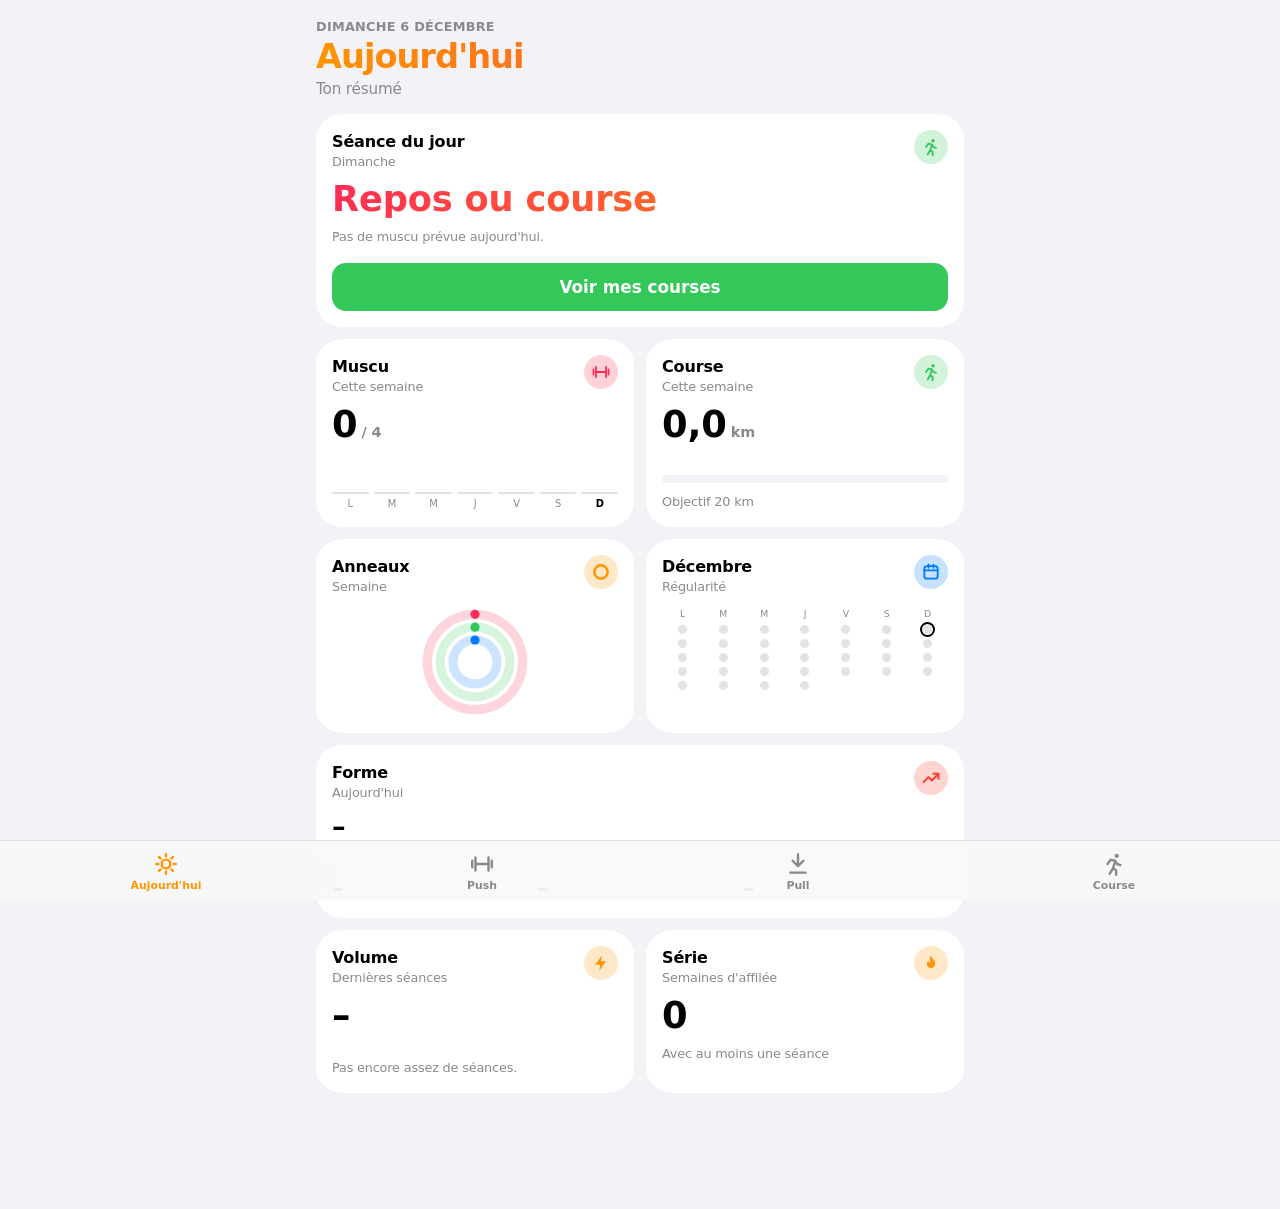
==== carnet-muscu/index.html @ 19b048a9 "Retire le widget carte de l'écran Aujourd'hui Co-Authored-By: Claude Sonnet 5.5 <noreply@anthropic.c" ====
<!doctype html>
<html lang="fr">
<head>
<meta charset="utf-8">
<meta name="viewport" content="width=device-width,initial-scale=1,maximum-scale=1,user-scalable=no,viewport-fit=cover">
<title>Carnet Push Pull</title>
<meta name="theme-color" content="#f2f2f7" media="(prefers-color-scheme: light)">
<meta name="theme-color" content="#000000" media="(prefers-color-scheme: dark)">
<meta name="apple-mobile-web-app-capable" content="yes">
<meta name="mobile-web-app-capable" content="yes">
<meta name="apple-mobile-web-app-title" content="Carnet">
<meta name="apple-mobile-web-app-status-bar-style" content="default">
<link rel="manifest" href="manifest.json">
<link rel="apple-touch-icon" href="icons/icon-180.png">
<link rel="icon" href="icons/icon-192.png">
<link rel="stylesheet" href="run.css">

<style>
:root{
  --bg:#eef0f2; --surface:#ffffff; --ink:#1b2129; --muted:#5d6874; --line:#d6dbe0;
  --plate:#c8372d; --plate-soft:#f6dedb; --done:#2f7a4f; --scrim:rgba(10,12,15,.88);
  --display:"Barlow Condensed","Arial Narrow",sans-serif;
  --body:"Archivo",system-ui,-apple-system,sans-serif;
  --mono:"JetBrains Mono",ui-monospace,monospace;
  color-scheme:light;
}
@media (prefers-color-scheme:dark){:root{
  --bg:#13171c; --surface:#1d232a; --ink:#e8ecf0; --muted:#97a3ae; --line:#2e3740;
  --plate:#ec5a4d; --plate-soft:#3a2120; --done:#5cc48a; --scrim:rgba(0,0,0,.9); color-scheme:dark}}
*{box-sizing:border-box}
html{-webkit-text-size-adjust:100%;touch-action:manipulation}
body,button,input,label{touch-action:manipulation}
input{font-size:16px!important}
body{margin:0;background:var(--bg);color:var(--ink);font-family:var(--body);font-size:15px;line-height:1.45;padding-top:env(safe-area-inset-top,0px);padding-bottom:env(safe-area-inset-bottom,0px)}
img{max-width:100%}
[hidden]{display:none!important}
.wrap{max-width:680px;margin:0 auto;padding-inline:16px;padding-block:16px 48px;display:flex;flex-direction:column;gap:18px}
header h1{font-family:var(--display);font-weight:800;font-size:2.4rem;line-height:1;margin:0;text-transform:uppercase;letter-spacing:.01em}
header p{margin:6px 0 0;color:var(--muted);font-size:.85rem}
.tabs{display:grid;grid-template-columns:1fr 1fr 1fr;gap:8px;position:sticky;top:env(safe-area-inset-top,0px);background:var(--bg);padding-block:8px;z-index:2}
.tab{font-family:var(--display);font-weight:800;font-size:1.25rem;text-transform:uppercase;letter-spacing:.04em;padding:10px 12px;border:2px solid var(--line);background:var(--surface);color:var(--ink);border-radius:10px;cursor:pointer;text-align:left;display:flex;flex-direction:column;gap:2px}
.tab small{font-family:var(--body);font-weight:500;font-size:.75rem;letter-spacing:0;text-transform:none;color:var(--muted)}
.tab[aria-selected="true"]{border-color:var(--plate);box-shadow:inset 0 0 0 1px var(--plate)}
button:focus-visible,input:focus-visible,label:focus-within{outline:3px solid var(--plate);outline-offset:2px}
.progress{display:flex;justify-content:space-between;align-items:center;font-size:.85rem;color:var(--muted)}
.btn{font:600 .8rem var(--body);color:var(--muted);background:none;border:1px solid var(--line);border-radius:8px;padding:6px 10px;cursor:pointer}
.list{display:flex;flex-direction:column;gap:12px;list-style:none;margin:0;padding:0}
.ex{background:var(--surface);border:1px solid var(--line);border-radius:12px;padding:12px;display:grid;grid-template-columns:76px 1fr auto;gap:10px 12px;align-items:start}
.ex.complete{border-color:var(--done)}
.thumb{width:76px;height:76px;border-radius:10px;overflow:hidden;border:1px solid var(--line);background:var(--bg);display:grid;place-items:center;padding:0;cursor:pointer}
.thumb img{width:100%;height:100%;object-fit:cover;display:block}
.info{min-width:0}
.ex h2{font-family:var(--display);font-weight:600;font-size:1.3rem;line-height:1.1;margin:0;text-wrap:balance}
.scheme{font-family:var(--mono);font-size:.8rem;margin-top:4px}
.note{color:var(--muted);font-size:.8rem;margin-top:3px}
.load{text-align:right;min-width:78px;background:none;border:0;padding:4px;border-radius:8px;cursor:pointer;color:inherit}
.load .kg{font-family:var(--display);font-weight:800;font-size:1.9rem;line-height:1;color:var(--plate);font-variant-numeric:tabular-nums}
.load .kg.empty{color:var(--muted)}
.load .unit{font-size:.7rem;color:var(--muted);text-transform:uppercase;letter-spacing:.06em;max-width:110px;margin-left:auto}
.load .edit{font-size:.68rem;color:var(--plate);margin-top:2px}
.editor{grid-column:1/-1;display:flex;flex-wrap:wrap;gap:8px;align-items:end;background:var(--bg);border-radius:10px;padding:10px}
.editor label{display:flex;flex-direction:column;gap:3px;font-size:.72rem;color:var(--muted);text-transform:uppercase;letter-spacing:.05em}
.editor input{font:600 1rem var(--mono);color:var(--ink);background:var(--surface);border:1px solid var(--line);border-radius:8px;padding:8px;width:110px}
.editor input.wide{width:150px}
.save{font:600 .85rem var(--body);background:var(--plate);color:#fff;border:0;border-radius:8px;padding:9px 14px;cursor:pointer}
.foot{grid-column:1/-1;display:flex;flex-wrap:wrap;gap:6px;align-items:center}
.sets{display:flex;gap:6px;flex-wrap:wrap}
.set{width:38px;height:38px;border-radius:50%;border:2px solid var(--line);background:var(--bg);color:var(--muted);font:600 .8rem var(--mono);cursor:pointer;display:grid;place-items:center}
.set[aria-pressed="true"]{background:var(--done);border-color:var(--done);color:var(--surface)}
.feel{grid-column:1/-1;display:flex;flex-direction:column;gap:6px;border-top:1px solid var(--line);padding-top:10px}
.feel-q{font-size:.75rem;color:var(--muted);text-transform:uppercase;letter-spacing:.05em}
.feel-btns{display:grid;grid-template-columns:repeat(3,1fr);gap:6px}
.fb{font:600 .85rem var(--body);border-radius:8px;padding:8px 4px;cursor:pointer;border:1px solid var(--line);background:var(--bg);color:var(--ink);display:flex;flex-direction:column;align-items:center;gap:1px}
.fb small{font-weight:500;font-size:.68rem;color:var(--muted)}
.fb:disabled{opacity:.45;cursor:not-allowed}
.fb[aria-pressed="true"]{border-color:var(--ink);background:var(--surface);box-shadow:inset 0 0 0 1px var(--ink)}
.fb.f-easy[aria-pressed="true"]{border-color:var(--done);box-shadow:inset 0 0 0 1px var(--done)}
.fb.f-hard[aria-pressed="true"]{border-color:var(--plate);box-shadow:inset 0 0 0 1px var(--plate)}
.last{font-size:.75rem;color:var(--muted)}
.finish{font:800 1.15rem var(--display);text-transform:uppercase;letter-spacing:.04em;background:var(--plate);color:#fff;border:0;border-radius:10px;padding:14px;cursor:pointer;width:100%}
.finish-note{font-size:.8rem;color:var(--muted);text-align:center;margin:-8px 0 0}
.confirm{display:flex;flex-direction:column;gap:8px;background:var(--surface);border:1px solid var(--plate);border-radius:10px;padding:12px}
.confirm-row{display:grid;grid-template-columns:1fr 1fr;gap:8px}
.gym{display:flex;flex-direction:column;gap:18px}
.lightbox{position:fixed;inset:0;background:var(--scrim);display:flex;flex-direction:column;align-items:center;justify-content:center;gap:12px;padding:calc(16px + env(safe-area-inset-top,0px)) 16px calc(16px + env(safe-area-inset-bottom,0px));z-index:10}
.lightbox img{max-width:100%;max-height:72vh;border-radius:10px;object-fit:contain;background:#fff}
.lightbox p{color:#fff;font-family:var(--display);font-size:1.3rem;margin:0;text-align:center}
.lb-actions{display:flex;gap:8px;flex-wrap:wrap;justify-content:center}
.lb-actions button,.lb-actions label{font:600 .85rem var(--body);background:#fff;color:#1b2129;border:0;border-radius:8px;padding:9px 14px;cursor:pointer}
.vh{position:absolute;width:1px;height:1px;overflow:hidden;clip:rect(0 0 0 0)}
footer{color:var(--muted);font-size:.78rem}
@media (max-width:420px){.ex{grid-template-columns:64px 1fr auto}.thumb{width:64px;height:64px}}
@media (prefers-reduced-motion:no-preference){.set,.ex{transition:background .15s,border-color .15s}}
</style>
<link rel="stylesheet" href="apple.css">
</head>
<body>
<div class="wrap">
  <header class="large">
    <p class="eyebrow" id="today"></p>
    <h1 id="ttl">Push</h1>
    <p class="sub" id="sub">Lundi · Jeudi</p>
  </header>

  <nav class="tabs" role="tablist">
    <button class="tab" role="tab" data-s="today"><svg viewBox="0 0 24 24" aria-hidden="true"><circle cx="12" cy="12" r="4" fill="none" stroke="currentColor" stroke-width="2.2"/><path d="M12 3v2M12 19v2M3 12h2M19 12h2M5.6 5.6l1.4 1.4M17 17l1.4 1.4M5.6 18.4L7 17M17 7l1.4-1.4" stroke="currentColor" stroke-width="2.2" stroke-linecap="round"/></svg><span>Aujourd'hui</span></button>
    <button class="tab" role="tab" data-s="push"><svg viewBox="0 0 24 24" aria-hidden="true"><path d="M3 9v6M6 6v12M18 6v12M21 9v6M6 12h12" fill="none" stroke="currentColor" stroke-width="2.2" stroke-linecap="round"/></svg><span>Push</span></button>
    <button class="tab" role="tab" data-s="pull"><svg viewBox="0 0 24 24" aria-hidden="true"><path d="M12 3v11M7 9l5 5 5-5M5 20h14" fill="none" stroke="currentColor" stroke-width="2.2" stroke-linecap="round" stroke-linejoin="round"/></svg><span>Pull</span></button>
    <button class="tab" role="tab" data-s="run"><svg viewBox="0 0 24 24" aria-hidden="true"><circle cx="14.5" cy="4.5" r="2" fill="currentColor"/><path d="M8 21l3-5 3 2v4M6 12l3-4 4 1 2 3 3 1M11 16l2-6" fill="none" stroke="currentColor" stroke-width="2.2" stroke-linecap="round" stroke-linejoin="round"/></svg><span>Course</span></button>
  </nav>

  <section id="run-view" hidden></section>
  <section id="today-view" hidden></section>

  <div id="gym-view" class="gym">
  <div class="progress"><span id="count"></span><button class="btn" id="reset" type="button">Remettre les séries à zéro</button></div>

  <ul class="list" id="list"></ul>
  <div id="prog" hidden></div>

  <button class="finish" type="button" id="finish">Terminer la séance</button>
  <div class="confirm" id="confirm" hidden>
    <div id="confirm-txt"></div>
    <div class="confirm-row"><button class="save" type="button" id="confirm-yes">Valider</button><button class="btn" type="button" id="confirm-no">Retour</button></div>
  </div>
  <p class="finish-note" id="finish-note"></p>
  <button class="btn jr-btn" type="button" id="jr-btn">Journal, courbes et calendrier</button>
  <div class="journal" id="journal" hidden></div>
  <div class="backup" id="backup">
    <button class="btn pg-open" type="button" id="pg-open">Modifier le programme</button>
    <button class="btn" type="button" id="bk-out">Sauvegarder mes données</button>
    <label class="btn">Restaurer<input class="vh" type="file" accept=".json,application/json" id="bk-in"></label>
    <p class="muted" id="bk-msg"></p>
  </div>
  </div>

  <footer id="gym-foot">Les poids sont le total sur la machine ou la barre, sauf mention « / côté » ou « / haltère ». Tes données restent sur ce téléphone.</footer>
</div>

<div class="timer" id="timer" hidden role="timer" aria-live="polite">
  <svg class="t-ring" viewBox="0 0 44 44" aria-hidden="true"><circle cx="22" cy="22" r="19" class="t-bg"/><circle cx="22" cy="22" r="19" class="t-fg" id="t-fg"/></svg>
  <div class="t-main"><div class="t-time" id="t-time">0:00</div><div class="t-lbl" id="t-lbl">Repos</div></div>
  <button type="button" class="t-btn" id="t-minus" aria-label="Retirer 15 secondes">−15</button>
  <button type="button" class="t-btn" id="t-plus" aria-label="Ajouter 15 secondes">+15</button>
  <button type="button" class="t-btn t-skip" id="t-skip" aria-label="Arrêter le minuteur">✕</button>
</div>

<div class="lightbox" id="lb" hidden>
  <img id="lb-img" alt="">
  <p id="lb-title"></p>
  <div class="lb-actions">
    <label>Changer la photo<input class="vh" type="file" accept="image/*" id="lb-file"></label>
    <button type="button" id="lb-default" hidden>Photo d'origine</button>
    <button type="button" id="lb-close">Fermer</button>
  </div>
</div>

<script>
const EX = {
  push: [
    {id:"push-1", rest:150, n:"Développé couché à la Smith", s:3, r:"6-8 · échec", note:"Incliné ou plat · monte le poids progressivement"},
    {id:"push-2", rest:90, n:"Pec fly à la machine", s:3, r:"10", note:"Pleine amplitude"},
    {id:"push-3", rest:120, n:"Chest press prise serrée", s:3, r:"10-12 · échec", note:"Prise serrée, à plat"},
    {id:"push-6", rest:150, n:"Développé militaire à la Smith, assis", s:4, r:"8 · échec", note:"3 à 4 séries"},
    {id:"push-4", rest:75, n:"Élévation latérale unilatérale à la poulie", s:3, r:"12", note:"Charge modérée, bonne amplitude"},
    {id:"push-5", rest:90, n:"Élévation latérale aux haltères", s:3, r:"6-8 · échec", note:"Lourd, sans balancer le buste"},
    {id:"push-7", rest:90, n:"Extension triceps poulie haute, barre", s:3, r:"10-12 · échec", note:"Coudes collés aux côtes"},
    {id:"push-8", rest:75, n:"Extension triceps unilatérale à la poulie", s:3, r:"10-12 · échec", note:"Bras calé contre la barre"}
  ],
  pull: [
    {id:"pull-1", rest:150, n:"Tirage vertical, barre en V", s:3, r:"8 · échec", note:"2 min 30 de repos · vers le haut de la poitrine"},
    {id:"pull-2", rest:120, n:"Tirage horizontal prise serrée", s:3, r:"8 lourdes + 12 légères", note:"Enchaîne les deux sans pause"},
    {id:"pull-3", rest:90, n:"Tirage horizontal prise large, poignée ergo", s:3, r:"12", note:"Prise neutre, serre les omoplates"},
    {id:"pull-4", rest:120, n:"Pec fly inversé (arrière d'épaule)", s:3, r:"10", note:"2 min de repos · ouvre les bras en T"},
    {id:"pull-5", rest:90, n:"Curl marteau à la poulie, corde", s:3, r:"8 lourdes + 12 légères", note:"Coudes contre les côtes"},
    {id:"pull-6", rest:90, n:"Curl supination aux haltères, assis", s:3, r:"8-10", note:"Dos collé au dossier"},
    {id:"pull-7", rest:75, n:"Curl inversé, barre droite", s:3, r:"10", note:"Prise pronation, coudes fixes"}
  ]
};
const DEFAULT_LOADS = {
  "push-1":{kg:"20",unit:"kg / côté"}, "push-2":{kg:"",unit:"conseillé 30-35 kg"}, "push-3":{kg:"40",unit:"kg"},
  "push-4":{kg:"",unit:"conseillé 5 kg"}, "push-5":{kg:"",unit:"conseillé 8-10 kg / haltère"}, "push-6":{kg:"10",unit:"kg / côté"},
  "push-7":{kg:"30",unit:"kg"}, "push-8":{kg:"",unit:"conseillé 7-10 kg"},
  "pull-1":{kg:"60",unit:"kg"}, "pull-2":{kg:"40 / 25",unit:"kg (lourd / léger)"}, "pull-3":{kg:"",unit:"conseillé 30 kg"},
  "pull-4":{kg:"",unit:"conseillé 15-20 kg"}, "pull-5":{kg:"35 / 20",unit:"kg (lourd / léger)"},
  "pull-6":{kg:"",unit:"conseillé 10-12 kg / haltère"}, "pull-7":{kg:"15",unit:"kg"}
};
const DEF = JSON.parse(JSON.stringify(EX));
const DEFALL = [...DEF.push, ...DEF.pull];
let ALL = [...DEFALL];
const byId = id => ALL.find(e => e.id === id) || (st.custom && st.custom[id]) || {id, n:"Exercice supprimé", r:"8", s:3, rest:90, note:""};

/* ---------- stockage local ---------- */
const KEY = "carnet-pp-app-v1";
let st = {tab:null, done:{}, feel:{}, loads:null, reps:{}, log:[], prog:{}, ovr:{}, custom:{}};
try { const v = JSON.parse(localStorage.getItem(KEY)); if (v) st = Object.assign(st, v); } catch (e) {}
if (!st.loads) st.loads = JSON.parse(JSON.stringify(DEFAULT_LOADS));
for (const k in DEFAULT_LOADS) if (!st.loads[k]) st.loads[k] = {...DEFAULT_LOADS[k]};
st.tab = "today";
function applyProg(){
  const mk = id => { const b = DEFALL.find(e => e.id === id) || st.custom[id]; return b ? {...b, ...(st.ovr[id] || {})} : null; };
  ["push", "pull"].forEach(t => { EX[t] = (st.prog[t] || DEF[t].map(e => e.id)).map(mk).filter(Boolean); });
  const seen = new Set(); ALL = [];
  [...DEFALL, ...Object.values(st.custom)].forEach(e => { if (!seen.has(e.id)) { seen.add(e.id); ALL.push(mk(e.id)); } });
}
applyProg();
const save = () => { try { localStorage.setItem(KEY, JSON.stringify(st)); } catch (e) {} };
save();
if (navigator.storage && navigator.storage.persist) navigator.storage.persist().catch(() => {});

/* photos perso dans IndexedDB */
const photoUrls = {};
let idb = null;
function openIdb(){
  return new Promise(res => {
    try {
      const r = indexedDB.open("carnet-photos", 1);
      r.onupgradeneeded = () => r.result.createObjectStore("photos");
      r.onsuccess = () => res(r.result);
      r.onerror = () => res(null);
    } catch (e) { res(null); }
  });
}
function idbDo(mode, fn){
  return new Promise(res => {
    if (!idb) return res(null);
    try { const tx = idb.transaction("photos", mode); const r = fn(tx.objectStore("photos")); tx.oncomplete = () => res(r && r.result); tx.onerror = () => res(null); }
    catch (e) { res(null); }
  });
}
async function loadCustomPhotos(){
  idb = await openIdb(); if (!idb) return;
  for (const e of ALL) {
    const blob = await idbDo("readonly", s => s.get(e.id));
    if (blob) photoUrls[e.id] = URL.createObjectURL(blob);
  }
  render();
}
const PH = "data:image/svg+xml," + encodeURIComponent('<svg xmlns="http://www.w3.org/2000/svg" viewBox="0 0 100 100"><rect width="100" height="100" fill="#e5e5ea"/><path d="M22 40v20M30 32v36M70 32v36M78 40v20M30 50h40" stroke="#8e8e93" stroke-width="6" stroke-linecap="round" fill="none"/></svg>');
const photoOf = id => photoUrls[id] || (st.custom[id] ? PH : `photos/${id}.jpg`);

/* ---------- rendu ---------- */
let editing = null;
const list = document.getElementById("list");
function esc(s){ return String(s ?? "").replace(/[&<>"]/g, c => ({"&":"&amp;","<":"&lt;",">":"&gt;",'"':"&quot;"}[c])); }
const canAdj = L => !!(L && L.kg && /\d/.test(L.kg));

function render(){
  document.querySelectorAll(".tab").forEach(t => t.setAttribute("aria-selected", t.dataset.s === st.tab));
  const isRun = st.tab === "run", isToday = st.tab === "today";
  document.body.dataset.tab = st.tab;
  const T = {push:["Push","Lundi · Jeudi"], pull:["Pull","Mardi · Vendredi"], run:["Course","Garmin · Intervals.icu"], today:["Aujourd'hui","Ton résumé"]}[st.tab];
  document.getElementById("ttl").textContent = T[0]; document.getElementById("sub").textContent = T[1];
  const td = new Date().toLocaleDateString("fr-FR", {weekday:"long", day:"numeric", month:"long"});
  document.getElementById("today").textContent = td;
  document.getElementById("gym-view").hidden = isRun || isToday;
  document.getElementById("gym-foot").hidden = isRun || isToday;
  document.getElementById("run-view").hidden = !isRun;
  document.getElementById("today-view").hidden = !isToday;
  if (isToday) { renderToday(); return; }
  if (isRun) { if (window.Run) Run.show(); return; }
  let tot = 0, ok = 0; list.innerHTML = "";
  EX[st.tab].forEach(e => {
    const L = st.loads[e.id] || {}; const d = st.done[e.id] || [];
    const nd = d.filter(Boolean).length; tot += e.s; ok += nd;
    const li = document.createElement("li");
    li.className = "ex" + (nd === e.s ? " complete" : "");
    const kg = L.kg
      ? `<div class="kg">${esc(L.kg)}</div><div class="unit">${esc(L.unit || "kg")}</div>`
      : `<div class="kg empty">—</div><div class="unit">${esc(L.unit || "à définir")}</div>`;
    let sets = ""; for (let k = 0; k < e.s; k++) sets += `<button class="set" type="button" aria-pressed="${!!d[k]}" aria-label="Série ${k+1}" data-id="${e.id}" data-k="${k}">${k+1}</button>`;
    const f = st.feel[e.id];
    const rp = st.reps[e.id] || [];
    let repsRow = ""; if (nd) { repsRow = `<div class="reps"><span>Reps</span>`; for (let k = 0; k < e.s; k++) if (d[k]) repsRow += `<input type="number" inputmode="numeric" min="0" max="99" value="${rp[k] ?? ""}" aria-label="Reps série ${k+1}" data-rid="${e.id}" data-rk="${k}">`; repsRow += `</div>`; }
    const ed = editing === e.id ? `<form class="editor" data-form="${e.id}">
        <label>Charge<input id="kg-${e.id}" name="kg" value="${esc(L.kg || "")}" inputmode="decimal" autocomplete="off"></label>
        <label>Unité / précision<input class="wide" id="unit-${e.id}" name="unit" value="${esc(L.kg ? (L.unit || "kg") : "kg")}" autocomplete="off"></label>
        <button class="save" type="submit">Enregistrer</button>
        <button class="btn" type="button" data-cancel>Annuler</button></form>` : "";
    li.innerHTML = `<button class="thumb" type="button" data-photo="${e.id}" aria-label="Agrandir la photo"><img src="${photoOf(e.id)}" alt="${esc(e.n)}" loading="lazy"></button>
      <div class="info"><h2>${esc(e.n)}</h2><div class="scheme">${e.s} × ${esc(e.r)} <span class="rest">· repos ${Math.floor((e.rest||90)/60)}:${String((e.rest||90)%60).padStart(2,"0")}</span></div><div class="note">${esc(e.note)}</div></div>
      <button class="load" type="button" data-edit="${e.id}">${kg}</button>
      ${ed}
      <div class="foot"><div class="sets">${sets}</div>${repsRow}</div>
      <div class="feel">
        <div class="feel-q">Comment se sont passées tes séries ?</div>
        <div class="feel-btns">
          <button class="fb f-easy" type="button" data-feel="up" data-fid="${e.id}" aria-pressed="${f==="up"}" ${canAdj(L) ? "" : "disabled"}>Facile<small>charge +</small></button>
          <button class="fb" type="button" data-feel="same" data-fid="${e.id}" aria-pressed="${f==="same"}" ${L.kg ? "" : "disabled"}>Moyen<small>charge =</small></button>
          <button class="fb f-hard" type="button" data-feel="down" data-fid="${e.id}" aria-pressed="${f==="down"}" ${canAdj(L) ? "" : "disabled"}>Dur<small>charge −</small></button>
        </div>
        ${L.ressenti ? `<div class="last">Dernière fois : ${esc(L.ressenti)}</div>` : (L.kg ? "" : `<div class="last">Indique d'abord ta charge pour activer les boutons.</div>`)}
      </div>`;
    list.appendChild(li);
  });
  { const v = liveVol(); document.getElementById("count").textContent = `${ok} / ${tot} séries faites` + (v ? ` · ${nf(v)} kg soulevés` : ""); }
  if (editing) { const i = document.getElementById("kg-" + editing); if (i) i.focus(); }
}

/* ---------- interactions ---------- */
document.querySelectorAll(".tab").forEach(t => t.addEventListener("click", () => { st.tab = t.dataset.s; editing = null; save(); render(); window.scrollTo(0, 0); }));
document.getElementById("reset").addEventListener("click", () => { EX[st.tab].forEach(e => { delete st.done[e.id]; delete st.feel[e.id]; delete st.reps[e.id]; }); save(); render(); });

list.addEventListener("click", ev => {
  const s = ev.target.closest(".set");
  if (s) {
    const a = st.done[s.dataset.id] || []; a[+s.dataset.k] = !a[+s.dataset.k]; st.done[s.dataset.id] = a;
    if (a[+s.dataset.k]) { const r = st.reps[s.dataset.id] = st.reps[s.dataset.id] || []; if (r[+s.dataset.k] == null) r[+s.dataset.k] = targetReps(s.dataset.id); startTimer(s.dataset.id, +s.dataset.k); }
    save(); render(); return;
  }
  const ed = ev.target.closest("[data-edit]");
  if (ed) { editing = editing === ed.dataset.edit ? null : ed.dataset.edit; render(); return; }
  if (ev.target.closest("[data-cancel]")) { editing = null; render(); return; }
  const ph = ev.target.closest("[data-photo]");
  if (ph) { openLb(ph.dataset.photo); return; }
  const fb = ev.target.closest("[data-feel]");
  if (fb) { const id = fb.dataset.fid; if (st.feel[id] === fb.dataset.feel) delete st.feel[id]; else st.feel[id] = fb.dataset.feel; save(); render(); }
});
list.addEventListener("change", ev => {
  const i = ev.target.closest("[data-rid]"); if (!i) return;
  const r = st.reps[i.dataset.rid] = st.reps[i.dataset.rid] || [];
  r[+i.dataset.rk] = i.value === "" ? null : Math.max(0, Math.min(99, parseInt(i.value, 10) || 0)); save();
});
const kgN = k => { const m = /\d+(?:[.,]\d+)?/.exec(k || ""); return m ? parseFloat(m[0].replace(",", ".")) : null; };
const volEx = (kg, unit, reps) => { const v = kgN(kg); if (v == null) return 0; const m = /côté|haltère/i.test(unit || "") ? 2 : 1; return v * m * reps.reduce((a, b) => a + (b || 0), 0); };
const nf = n => Math.round(n).toLocaleString("fr-FR");
function liveVol(){
  let t = 0;
  EX[st.tab].forEach(e => { const L = st.loads[e.id] || {}, d = st.done[e.id] || [], rp = st.reps[e.id] || []; t += volEx(L.kg, L.unit, d.map((x, k) => x ? (rp[k] ?? targetReps(e.id)) : 0)); });
  return t;
}
const lastVol = tab => { for (let i = st.log.length - 1; i >= 0; i--) if (st.log[i].tab === tab) return st.log[i].vol || 0; return 0; };
const targetReps = id => { const m = /\d+/.exec(byId(id).r); return m ? +m[0] : 8; };
list.addEventListener("submit", ev => {
  ev.preventDefault();
  const f = ev.target, id = f.dataset.form;
  const kg = f.kg.value.trim(), unit = f.unit.value.trim() || "kg";
  st.loads[id] = {...st.loads[id], kg, unit}; editing = null; save(); render();
});

/* ---------- ajustement des charges ---------- */
function stepFor(v, unit){
  const u = (unit || "").toLowerCase();
  if (u.includes("côté") || u.includes("haltère") || v < 20) return 2.5;
  return 5;
}
const fmt = n => (Math.round(n * 10) / 10).toString().replace(".", ",");
function shift(kg, unit, dir){
  return kg.replace(/\d+(?:[.,]\d+)?/g, m => {
    const v = parseFloat(m.replace(",", "."));
    return fmt(Math.max(0, v + dir * stepFor(v, unit)));
  });
}
function nextKg(id){
  const L = st.loads[id], f = st.feel[id];
  return f === "same" ? L.kg : shift(L.kg, L.unit, f === "up" ? 1 : -1);
}

const finishBtn = document.getElementById("finish"), confirmBox = document.getElementById("confirm");
const pendingIds = () => EX[st.tab].map(e => e.id).filter(id => st.feel[id] && st.loads[id] && st.loads[id].kg);
finishBtn.addEventListener("click", () => {
  const ids = pendingIds();
  document.getElementById("confirm-txt").innerHTML = ids.length
    ? `<strong>Charges pour la prochaine séance</strong><br>${ids.map(id => esc(`${byId(id).n} : ${st.loads[id].kg} → ${nextKg(id)}`)).join("<br>")}`
    : "Aucun ressenti noté. Seules les séries cochées seront remises à zéro.";
  confirmBox.hidden = false; finishBtn.hidden = true;
});
document.getElementById("confirm-no").addEventListener("click", () => { confirmBox.hidden = true; finishBtn.hidden = false; });
document.getElementById("confirm-yes").addEventListener("click", () => {
  const ids = pendingIds();
  const entry = {t: Date.now(), tab: st.tab, ex: []};
  EX[st.tab].forEach(e => {
    const d = st.done[e.id] || []; if (!d.some(Boolean)) return;
    const L = st.loads[e.id] || {}, rp = st.reps[e.id] || [];
    entry.ex.push({id: e.id, kg: L.kg || "", unit: L.unit || "", feel: st.feel[e.id] || null, reps: d.map((x, k) => x ? (rp[k] ?? targetReps(e.id)) : null).filter(x => x != null)});
  });
  entry.vol = liveVol(); const prevVol = lastVol(st.tab);
  if (entry.ex.length) st.log.push(entry);
  const today = new Date().toLocaleDateString("fr-FR", {day:"numeric", month:"short"});
  const label = {up:"facile", same:"moyen", down:"dur"};
  ids.forEach(id => {
    const L = st.loads[id], f = st.feel[id], kg = nextKg(id);
    const txt = f === "same" ? `moyen (${today}) · charge gardée à ${L.kg}` : `${label[f]} (${today}) · ${L.kg} → ${kg}`;
    st.loads[id] = {...L, kg, ressenti: txt};
  });
  EX[st.tab].forEach(e => { delete st.done[e.id]; delete st.feel[e.id]; delete st.reps[e.id]; });
  save(); confirmBox.hidden = true; finishBtn.hidden = false; render();
  const dv = entry.vol - prevVol, volTxt = entry.vol ? ` Volume : ${nf(entry.vol)} kg` + (prevVol ? ` (${dv >= 0 ? "+" : "−"}${nf(Math.abs(dv))} kg vs la dernière séance).` : ".") : "";
  document.getElementById("finish-note").textContent = (ids.length ? "Séance terminée, charges mises à jour pour la prochaine fois." : "Séance terminée.") + volTxt;
});

/* ---------- aujourd'hui ---------- */
const IC = {
  dumb:'<path d="M3 9v6M6 6v12M18 6v12M21 9v6M6 12h12" fill="none" stroke="currentColor" stroke-width="2.2" stroke-linecap="round"/>',
  run:'<circle cx="14.5" cy="4.5" r="2" fill="currentColor"/><path d="M8 21l3-5 3 2v4M6 12l3-4 4 1 2 3 3 1M11 16l2-6" fill="none" stroke="currentColor" stroke-width="2.2" stroke-linecap="round" stroke-linejoin="round"/>',
  bolt:'<path d="M13 3L5 14h6l-1 7 8-11h-6z" fill="currentColor"/>',
  flame:'<path d="M12 3c1 4 5 5 5 10a5 5 0 01-10 0c0-2 1-3 2-4 0 2 1 3 2 3 0-4-1-6 1-9z" fill="currentColor"/>',
  moon:'<path d="M20 14.5A8 8 0 019.5 4 8 8 0 1020 14.5z" fill="currentColor"/>',
  heart:'<path d="M12 20s-8-5-8-11a4.5 4.5 0 018-2.5A4.5 4.5 0 0120 9c0 6-8 11-8 11z" fill="currentColor"/>',
  trend:'<path d="M3 17l6-6 4 4 8-8M15 7h6v6" fill="none" stroke="currentColor" stroke-width="2.4" stroke-linecap="round" stroke-linejoin="round"/>',
  ring:'<circle cx="12" cy="12" r="8" fill="none" stroke="currentColor" stroke-width="3"/>',
  cal:'<rect x="4" y="5" width="16" height="15" rx="3" fill="none" stroke="currentColor" stroke-width="2.2"/><path d="M4 10h16M9 3v4M15 3v4" stroke="currentColor" stroke-width="2.2" stroke-linecap="round"/>'
};
function wd(title, sub, icon, color, body, cls){
  return `<div class="wd ${cls || ""}"><div class="wd-h"><div><div class="wd-t">${title}</div><div class="wd-s">${sub}</div></div>${icon ? `<span class="wd-i" style="background:color-mix(in srgb,${color} 22%,transparent);color:${color}"><svg viewBox="0 0 24 24">${IC[icon]}</svg></span>` : ""}</div>${body}</div>`;
}
const wbig = (v, u) => `<div class="wd-n">${v}${u ? `<small>${u}</small>` : ""}</div>`;
function bars7(vals, color, today){
  const mx = Math.max(...vals, 1);
  return `<div class="wd-bars">${vals.map((v, i) => `<div class="wd-b"><i style="height:${v ? Math.max(14, v / mx * 100) : 4}%;background:${v ? color : "var(--line)"}"></i><span class="${i === today ? "on" : ""}">${"LMMJVSD"[i]}</span></div>`).join("")}</div>`;
}
function spark(vals, color){
  if (vals.length < 2) return `<div class="wd-s" style="margin-top:14px">Pas encore assez de séances.</div>`;
  const W = 140, H = 46, mx = Math.max(...vals), mn = Math.min(...vals), sp = (mx - mn) || 1;
  const pts = vals.map((v, i) => [i * W / (vals.length - 1), H - 4 - (v - mn) / sp * (H - 10)]);
  const d = pts.map((q, i) => (i ? "L" : "M") + q[0].toFixed(1) + " " + q[1].toFixed(1)).join(" ");
  return `<svg viewBox="0 0 ${W} ${H}" class="wd-sp"><path d="${d} L${W} ${H} L0 ${H}Z" fill="${color}" fill-opacity=".18"/><path d="${d}" fill="none" stroke="${color}" stroke-width="2.4" stroke-linecap="round" stroke-linejoin="round"/></svg>`;
}
function renderToday(){
  const now = new Date(), wd0 = now.getDay(), tab = (wd0 === 1 || wd0 === 4) ? "push" : (wd0 === 2 || wd0 === 5) ? "pull" : null;
  const dayIdx = (wd0 + 6) % 7, monD = new Date(now.getFullYear(), now.getMonth(), now.getDate() - dayIdx), mon = monD.getTime();
  const sessions = st.log.filter(x => x.t >= mon).length;
  const doneToday = st.log.filter(x => dk(new Date(x.t)) === dk(now));
  let R = {}; try { R = JSON.parse(localStorage.getItem("carnet-runs-icu-v1")) || {}; } catch (e) {}
  const runsW = (R.list || []).filter(r => new Date(r.start.replace("Z", "")).getTime() >= mon);
  const kmW = runsW.reduce((a, r) => a + r.dist, 0) / 1000, G = Object.assign({km: 20, n: 3}, R.goals || {});
  const dayOf = t => Math.floor((t - mon) / 864e5);
  const gymDays = [0,0,0,0,0,0,0], runDays = [0,0,0,0,0,0,0];
  st.log.forEach(x => { const i = dayOf(x.t); if (i >= 0 && i < 7) gymDays[i]++; });
  (R.list || []).forEach(r => { const i = dayOf(new Date(r.start.replace("Z", "")).getTime()); if (i >= 0 && i < 7) runDays[i] += r.dist / 1000; });
  const ring = (r, p, c) => { const L = 2 * Math.PI * r, q = Math.max(0, Math.min(1, p)); return `<circle cx="60" cy="60" r="${r}" fill="none" stroke="${c}" stroke-opacity=".2" stroke-width="10"/><circle cx="60" cy="60" r="${r}" fill="none" stroke="${c}" stroke-width="10" stroke-linecap="round" stroke-dasharray="${(L * q).toFixed(1)} ${L.toFixed(1)}" transform="rotate(-90 60 60)"/>`; };
  let form = null, ctl = null, atl = null, well = null; const W_ = R.well || {};
  Object.keys(W_).sort().forEach(k => { const w = W_[k]; if (w && w.ctl != null && w.atl != null) { ctl = w.ctl; atl = w.atl; form = w.ctl - w.atl; } if (w && (w.sleep || w.rhr || w.hrv)) well = w; });
  const fz = form == null ? "–" : form > 25 ? "Transition" : form > 5 ? "Frais" : form > -10 ? "Équilibré" : form > -30 ? "Productif" : "Surmenage";
  const vols = st.log.filter(x => x.vol).slice(-8).map(x => x.vol), lastV = vols.length ? vols[vols.length - 1] : 0;
  // widget principal
  let top;
  if (doneToday.length) { const v = doneToday.reduce((a, x) => a + (x.vol || 0), 0); top = wd("Séance du jour", "Terminée", "dumb", "var(--green)", `<div class="wd-big">Bien joué ✓</div><div class="wd-s">${v ? nf(v) + " kg soulevés aujourd'hui" : "Séance enregistrée"}</div>`, "full"); }
  else if (tab) top = wd("Séance du jour", now.toLocaleDateString("fr-FR", {weekday: "long"}), "dumb", "var(--pink)", `<div class="wd-big">${tab === "push" ? "Push" : "Pull"}</div><div class="wd-s">${EX[tab].length} exercices · ${EX[tab].reduce((a, e) => a + e.s, 0)} séries</div><button class="td-go" type="button" data-go="${tab}">Commencer</button>`, "full");
  else top = wd("Séance du jour", now.toLocaleDateString("fr-FR", {weekday: "long"}), "run", "var(--green)", `<div class="wd-big">Repos ou course</div><div class="wd-s">Pas de muscu prévue aujourd'hui.</div><button class="td-go alt" type="button" data-go="run">Voir mes courses</button>`, "full");
  // calendrier
  const {gym, run} = calData(), y = now.getFullYear(), m = now.getMonth(), nd = new Date(y, m + 1, 0).getDate(), first = (new Date(y, m, 1).getDay() + 6) % 7;
  let cal = '<div class="wd-cal">' + "LMMJVSD".split("").map(x => `<span>${x}</span>`).join("") + "<b></b>".repeat(first);
  for (let d = 1; d <= nd; d++) { const k = dk(new Date(y, m, d)), g = gym.has(k), r = run.has(k); cal += `<b class="${g && r ? "both" : g ? "g" : r ? "r" : ""}${d === now.getDate() ? " now" : ""}"></b>`; }
  cal += "</div>";
  const sl = well && well.sleep ? `${Math.floor(well.sleep / 3600)}<small>h</small> ${String(Math.floor(well.sleep % 3600 / 60)).padStart(2, "0")}<small>m</small>` : null;
  document.getElementById("today-view").innerHTML = `<div class="wg">${top}
    ${wd("Muscu", "Cette semaine", "dumb", "var(--pink)", wbig(sessions, "/ 4") + bars7(gymDays, "var(--pink)", dayIdx))}
    ${wd("Course", "Cette semaine", "run", "var(--green)", wbig(kmW.toFixed(1).replace(".", ","), "km") + `<div class="wd-prog"><i style="width:${Math.min(100, kmW / G.km * 100)}%;background:var(--green)"></i></div><div class="wd-s">objectif ${G.km} km</div>`)}
    ${wd("Anneaux", "Semaine", "ring", "var(--orange)", `<svg viewBox="0 0 120 120" class="wd-ring">${ring(52, sessions / 4, "var(--pink)")}${ring(38, kmW / G.km, "var(--green)")}${ring(24, runsW.length / G.n, "var(--blue)")}</svg>`)}
    ${wd(now.toLocaleDateString("fr-FR", {month: "long"}), "Régularité", "cal", "var(--blue)", cal)}
    ${wd("Forme", "Aujourd'hui", "trend", "var(--red)", `<div class="wd-big sm">${fz}</div><div class="wd-trio"><div><span>CTL</span><b>${ctl != null ? Math.round(ctl) : "–"}</b></div><div><span>ATL</span><b>${atl != null ? Math.round(atl) : "–"}</b></div><div><span>TSB</span><b>${form != null ? Math.round(form) : "–"}</b></div></div>`, "full")}
    ${wd("Volume", "Dernières séances", "bolt", "var(--orange)", wbig(lastV ? nf(lastV) : "–", lastV ? "kg" : "") + spark(vols, "var(--orange)"))}
    ${wd("Série", "Semaines d'affilée", "flame", "var(--orange)", wbig(streakWeeks(), "") + `<div class="wd-s">avec au moins une séance</div>`)}
    ${sl ? wd("Sommeil", "Dernière nuit", "moon", "var(--indigo)", wbig(sl, "")) : ""}
    ${well && well.rhr ? wd("Cœur au repos", "Garmin", "heart", "var(--red)", wbig(Math.round(well.rhr), "bpm") + (well.hrv ? `<div class="wd-s">HRV ${Math.round(well.hrv)} ms</div>` : "")) : ""}
  </div>`;
}
document.getElementById("today-view").addEventListener("click", ev => { const b = ev.target.closest("[data-go]"); if (b) { st.tab = b.dataset.go; save(); render(); window.scrollTo(0, 0); } });

/* ---------- journal ---------- */
const jr = document.getElementById("journal");
let jrView = "seances";
const kgNum = k => { const m = /\d+(?:[.,]\d+)?/.exec(k || ""); return m ? parseFloat(m[0].replace(",", ".")) : null; };
function curve(pts){
  const W = 320, H = 110, P = 22;
  const ys = pts.map(p => p.y), lo = Math.min(...ys), hi = Math.max(...ys), sp = (hi - lo) || 1;
  const X = i => pts.length === 1 ? W / 2 : P + i * (W - 2 * P) / (pts.length - 1);
  const Y = v => H - P - (v - lo) / sp * (H - 2 * P);
  const d = pts.map((p, i) => (i ? "L" : "M") + X(i).toFixed(1) + " " + Y(p.y).toFixed(1)).join(" ");
  const best = ys.indexOf(hi);
  return `<svg class="chart" viewBox="0 0 ${W} ${H}"><line class="grid" x1="${P}" x2="${W-P}" y1="${Y(hi)}" y2="${Y(hi)}"/>` +
    (pts.length > 1 ? `<path d="${d}" fill="none" stroke="var(--pink)" stroke-width="2.5" stroke-linecap="round" stroke-linejoin="round"/>` : "") +
    pts.map((p, i) => `<circle cx="${X(i).toFixed(1)}" cy="${Y(p.y).toFixed(1)}" r="${i === best ? 5 : 3.5}" fill="${i === best ? "var(--orange)" : "var(--pink)"}"/>`).join("") +
    `<text x="${P}" y="${H-4}">${pts[0].l}</text><text x="${W-P}" y="${H-4}" text-anchor="end">${pts[pts.length-1].l}</text></svg>`;
}
let calM = new Date(); calM = new Date(calM.getFullYear(), calM.getMonth(), 1);
const dk = d => `${d.getFullYear()}-${d.getMonth()}-${d.getDate()}`;
function calData(){
  const gym = new Set(), run = new Set();
  st.log.forEach(s => gym.add(dk(new Date(s.t))));
  try { (JSON.parse(localStorage.getItem("carnet-runs-icu-v1")).list || []).forEach(r => run.add(dk(new Date(r.start.replace("Z", ""))))); } catch (e) {}
  return {gym, run};
}
function streakWeeks(){
  const {gym, run} = calData(), any = new Set([...gym, ...run]); const mon = d => new Date(d.getFullYear(), d.getMonth(), d.getDate() - (d.getDay() + 6) % 7);
  const weekHas = ws => { for (let i = 0; i < 7; i++) if (any.has(dk(new Date(ws.getFullYear(), ws.getMonth(), ws.getDate() + i)))) return true; return false; };
  let ws = mon(new Date()), n = 0; if (!weekHas(ws)) ws = new Date(ws.getFullYear(), ws.getMonth(), ws.getDate() - 7);
  while (weekHas(ws) && n < 520) { n++; ws = new Date(ws.getFullYear(), ws.getMonth(), ws.getDate() - 7); }
  return n;
}
function calHtml(){
  const {gym, run} = calData(), y = calM.getFullYear(), m = calM.getMonth();
  const first = (new Date(y, m, 1).getDay() + 6) % 7, nd = new Date(y, m + 1, 0).getDate(), today = dk(new Date());
  let cells = ["L","M","M","J","V","S","D"].map(x => `<div class="cal-w">${x}</div>`).join("") + '<div></div>'.repeat(first);
  let g = 0, r = 0;
  for (let d = 1; d <= nd; d++) {
    const k = dk(new Date(y, m, d)), a = gym.has(k), b = run.has(k); if (a) g++; if (b) r++;
    cells += `<div class="cal-d${k === today ? " today" : ""}"><span>${d}</span><i>${a ? '<u class="g"></u>' : ""}${b ? '<u class="r"></u>' : ""}</i></div>`;
  }
  const streak = streakWeeks();
  const title = calM.toLocaleDateString("fr-FR", {month: "long", year: "numeric"});
  return `<div class="jr-s"><div class="cal-h"><button type="button" data-cal="-1" aria-label="Mois précédent">‹</button><b>${title}</b><button type="button" data-cal="1" aria-label="Mois suivant">›</button></div>
    <div class="cal-g">${cells}</div>
    <div class="cal-leg"><span><u class="g"></u> Muscu · ${g}</span><span><u class="r"></u> Course · ${r}</span></div></div>
    <div class="jr-s"><div class="cal-streak"><b>${streak}</b><span>semaine${streak > 1 ? "s" : ""} d'affilée avec au moins une séance</span></div></div>`;
}
function renderJournal(){
  const seg = `<div class="jr-seg"><button type="button" data-jv="seances" aria-selected="${jrView === "seances"}">Séances</button><button type="button" data-jv="courbes" aria-selected="${jrView === "courbes"}">Courbes</button><button type="button" data-jv="cal" aria-selected="${jrView === "cal"}">Calendrier</button></div>`;
  let body = "";
  if (jrView === "seances") {
    const L = st.log.slice().reverse();
    body = L.length ? L.map(s => {
      const d = new Date(s.t).toLocaleDateString("fr-FR", {weekday:"short", day:"numeric", month:"short"});
      const sets = s.ex.reduce((a, x) => a + x.reps.length, 0);
      return `<div class="jr-s"><div class="jr-h"><b>${s.tab === "push" ? "Push" : "Pull"}</b><span>${d} · ${sets} séries${s.vol ? " · " + nf(s.vol) + " kg" : ""}</span></div>` +
        s.ex.map(x => `<div class="jr-e"><span class="n">${esc(byId(x.id).n)}</span><span class="v">${esc(x.kg || "—")} · ${x.reps.join("/")}</span></div>`).join("") + `</div>`;
    }).join("") : `<p class="muted">Aucune séance enregistrée pour l'instant.</p>`;
  } else if (jrView === "cal") {
    body = calHtml();
  } else {
    const out = [];
    ALL.forEach(e => {
      const pts = [];
      st.log.forEach(s => s.ex.forEach(x => { if (x.id === e.id && kgNum(x.kg) != null) pts.push({y: kgNum(x.kg), l: new Date(s.t).toLocaleDateString("fr-FR", {day:"numeric", month:"short"}), reps: x.reps}); }));
      if (!pts.length) return;
      const rec = Math.max(...pts.map(p => p.y));
      const first = pts[0].y, last = pts[pts.length - 1].y, dlt = last - first;
      const maxReps = Math.max(...pts.filter(p => p.y === rec).flatMap(p => p.reps));
      out.push(`<div class="jr-s"><div class="jr-h"><b>${esc(e.n)}</b><span>${pts.length} séance${pts.length > 1 ? "s" : ""}</span></div>${curve(pts)}` +
        `<div class="jr-rec"><span>Record <b>${fmt(rec)}</b> × ${maxReps}</span>${pts.length > 1 ? `<span class="${dlt >= 0 ? "up" : "down"}">${dlt >= 0 ? "+" : ""}${fmt(dlt)} depuis le début</span>` : ""}</div></div>`);
    });
    body = out.length ? out.join("") : `<p class="muted">Les courbes apparaîtront après ta première séance terminée.</p>`;
  }
  jr.innerHTML = seg + body;
}
jr.addEventListener("click", ev => {
  const c = ev.target.closest("[data-cal]"); if (c) { calM = new Date(calM.getFullYear(), calM.getMonth() + +c.dataset.cal, 1); renderJournal(); return; } const b = ev.target.closest("[data-jv]"); if (b) { jrView = b.dataset.jv; renderJournal(); } });
document.getElementById("jr-btn").addEventListener("click", () => { jr.hidden = !jr.hidden; if (!jr.hidden) renderJournal(); });

/* ---------- programme ---------- */
let progEdit = false, pEdit = null;
const progEl = document.getElementById("prog"), gymEl = document.getElementById("gym-view");
const mmss = x => Math.floor(x / 60) + ":" + String(x % 60).padStart(2, "0");
function renderProg(){
  const ids = EX[st.tab];
  const form = e => `<form class="pg-f" data-pgf="${e ? e.id : "new"}">
    <label>Nom<input name="n" value="${esc(e ? e.n : "")}" required autocomplete="off"></label>
    <div class="pg-g"><label>Séries<input name="s" type="number" inputmode="numeric" min="1" max="10" value="${e ? e.s : 3}"></label>
    <label>Reps<input name="r" value="${esc(e ? e.r : "10")}" autocomplete="off"></label>
    <label>Repos (s)<input name="rest" type="number" inputmode="numeric" min="0" max="600" step="15" value="${e ? (e.rest || 90) : 90}"></label></div>
    <div class="pg-g2"><button class="save" type="submit">Enregistrer</button><button class="btn" type="button" data-pg="cancel">Annuler</button></div></form>`;
  progEl.innerHTML = `<div class="pg-h"><b>Programme ${st.tab === "push" ? "Push" : "Pull"}</b><button class="btn" type="button" data-pg="done">Terminé</button></div>` +
    ids.map((e, i) => pEdit === e.id ? form(e) : `<div class="pg-r"><div class="pg-t"><b>${esc(e.n)}</b><span>${e.s} × ${esc(e.r)} · repos ${mmss(e.rest || 90)}</span></div>
      <div class="pg-b"><button type="button" data-pg="up" data-i="${i}" ${i ? "" : "disabled"} aria-label="Monter">↑</button><button type="button" data-pg="down" data-i="${i}" ${i < ids.length - 1 ? "" : "disabled"} aria-label="Descendre">↓</button><button type="button" data-pg="edit" data-id="${e.id}" aria-label="Modifier">✎</button><button type="button" data-pg="del" data-id="${e.id}" aria-label="Supprimer">✕</button></div></div>`).join("") +
    (pEdit === "new" ? form(null) : `<button class="btn pg-add" type="button" data-pg="add">+ Ajouter un exercice</button>`) +
    `<button class="btn pg-rst" type="button" data-pg="reset">Rétablir le programme d'origine</button>`;
}
function setProg(ids){ st.prog[st.tab] = ids; save(); applyProg(); renderProg(); }
document.getElementById("pg-open").addEventListener("click", () => { progEdit = true; pEdit = null; gymEl.classList.add("pe"); progEl.hidden = false; renderProg(); window.scrollTo(0, 0); });
progEl.addEventListener("click", ev => {
  const b = ev.target.closest("[data-pg]"); if (!b) return;
  const ids = EX[st.tab].map(e => e.id), a = b.dataset.pg, i = +b.dataset.i;
  if (a === "done") { progEdit = false; pEdit = null; gymEl.classList.remove("pe"); progEl.hidden = true; render(); }
  else if (a === "up" || a === "down") { const j = a === "up" ? i - 1 : i + 1; [ids[i], ids[j]] = [ids[j], ids[i]]; setProg(ids); }
  else if (a === "edit") { pEdit = b.dataset.id; renderProg(); }
  else if (a === "add") { pEdit = "new"; renderProg(); }
  else if (a === "cancel") { pEdit = null; renderProg(); }
  else if (a === "del") { if (confirm("Retirer cet exercice du programme ? Ton historique est conservé.")) setProg(ids.filter(x => x !== b.dataset.id)); }
  else if (a === "reset") { if (confirm("Revenir au programme d'origine ?")) { st.prog = {}; st.ovr = {}; pEdit = null; save(); applyProg(); renderProg(); } }
});
progEl.addEventListener("submit", ev => {
  ev.preventDefault(); const f = ev.target, id = f.dataset.pgf;
  const v = {n: f.n.value.trim(), s: Math.max(1, Math.min(10, parseInt(f.s.value, 10) || 3)), r: f.r.value.trim() || "10", rest: Math.max(0, parseInt(f.rest.value, 10) || 90)};
  if (!v.n) return;
  if (id === "new") {
    const nid = "c-" + Date.now().toString(36);
    st.custom[nid] = {id: nid, note: "", ...v}; st.loads[nid] = {kg: "", unit: "kg"};
    pEdit = null; setProg([...EX[st.tab].map(e => e.id), nid]);
  } else { st.ovr[id] = v; pEdit = null; save(); applyProg(); renderProg(); }
});

/* ---------- sauvegarde ---------- */
const b64 = blob => new Promise(r => { const f = new FileReader(); f.onload = () => r(f.result); f.readAsDataURL(blob); });
const bkMsg = t => document.getElementById("bk-msg").textContent = t;
document.getElementById("bk-out").addEventListener("click", async () => {
  try {
    const photos = {};
    for (const e of ALL) { const bl = await idbDo("readonly", x => x.get(e.id)); if (bl) photos[e.id] = await b64(bl); }
    const data = JSON.stringify({app: "carnet-pp", v: 1, date: new Date().toISOString(), state: st, photos});
    const name = "carnet-sauvegarde-" + new Date().toISOString().slice(0, 10) + ".json";
    const file = new File([data], name, {type: "application/json"});
    if (navigator.canShare && navigator.canShare({files: [file]})) { await navigator.share({files: [file], title: name}); }
    else { const a = document.createElement("a"); a.href = URL.createObjectURL(file); a.download = name; document.body.appendChild(a); a.click(); a.remove(); }
    bkMsg("Sauvegarde prête. Garde le fichier dans Fichiers ou iCloud.");
  } catch (e) { if (e && e.name !== "AbortError") bkMsg("Échec de la sauvegarde."); }
});
document.getElementById("bk-in").addEventListener("change", async ev => {
  const f = ev.target.files[0]; if (!f) return;
  try {
    const d = JSON.parse(await f.text());
    if (d.app !== "carnet-pp" || !d.state) throw 0;
    if (!confirm("Remplacer tes données actuelles par cette sauvegarde ?")) { ev.target.value = ""; return; }
    for (const id in (d.photos || {})) { const bl = await (await fetch(d.photos[id])).blob(); await idbDo("readwrite", x => x.put(bl, id)); }
    localStorage.setItem(KEY, JSON.stringify(d.state));
    location.reload();
  } catch (e) { bkMsg("Fichier invalide."); ev.target.value = ""; }
});

/* ---------- photos ---------- */
const lb = document.getElementById("lb"); let lbId = null;
function openLb(id){
  lbId = id;
  const img = document.getElementById("lb-img"); img.src = photoOf(id); img.alt = byId(id).n;
  document.getElementById("lb-title").textContent = byId(id).n;
  document.getElementById("lb-default").hidden = !photoUrls[id];
  lb.hidden = false;
}
const closeLb = () => { lb.hidden = true; lbId = null; };
document.getElementById("lb-close").addEventListener("click", closeLb);
lb.addEventListener("click", ev => { if (ev.target === lb) closeLb(); });
document.getElementById("lb-file").addEventListener("change", async ev => {
  const file = ev.target.files[0]; ev.target.value = ""; if (!file || !lbId) return;
  await idbDo("readwrite", s => s.put(file, lbId));
  if (photoUrls[lbId]) URL.revokeObjectURL(photoUrls[lbId]);
  photoUrls[lbId] = URL.createObjectURL(file);
  openLb(lbId); render();
});
document.getElementById("lb-default").addEventListener("click", async () => {
  if (!lbId) return;
  await idbDo("readwrite", s => s.delete(lbId));
  if (photoUrls[lbId]) URL.revokeObjectURL(photoUrls[lbId]);
  delete photoUrls[lbId];
  openLb(lbId); render();
});


/* ---------- minuteur de repos ---------- */
const tEl = document.getElementById("timer"), tTime = document.getElementById("t-time"), tLbl = document.getElementById("t-lbl"), tFg = document.getElementById("t-fg");
const RING = 2 * Math.PI * 19; tFg.style.strokeDasharray = RING;
let actx = null, tTick = null;
function unlockAudio(){ try { if (!actx) actx = new (window.AudioContext || window.webkitAudioContext)(); if (actx.state === "suspended") actx.resume(); } catch(e){} }
function beep(){
  try {
    unlockAudio(); if (!actx) return;
    [0, .28, .56].forEach((t, i) => {
      const o = actx.createOscillator(), g = actx.createGain();
      o.type = "sine"; o.frequency.value = i === 2 ? 1320 : 880;
      g.gain.setValueAtTime(0.0001, actx.currentTime + t); g.gain.exponentialRampToValueAtTime(0.4, actx.currentTime + t + .02); g.gain.exponentialRampToValueAtTime(0.0001, actx.currentTime + t + .22);
      o.connect(g); g.connect(actx.destination); o.start(actx.currentTime + t); o.stop(actx.currentTime + t + .25);
    });
  } catch(e){}
  try { navigator.vibrate && navigator.vibrate([200, 100, 200]); } catch(e){}
}
function startTimer(id, k){
  unlockAudio();
  const e = byId(id), dur = e.rest || 90;
  st.timer = {end: Date.now() + dur * 1000, dur, id, k, rang: false};
  save(); runTimer();
}
function runTimer(){
  clearInterval(tTick);
  if (!st.timer) { tEl.hidden = true; return; }
  tEl.hidden = false; tick(); tTick = setInterval(tick, 250);
}
function tick(){
  const t = st.timer; if (!t) return runTimer();
  const left = Math.ceil((t.end - Date.now()) / 1000);
  const e = byId(t.id);
  if (left <= 0) {
    tEl.classList.add("over");
    tTime.textContent = "Go !";
    tLbl.textContent = `Série ${t.k + 2 <= e.s ? t.k + 2 : t.k + 1} · ${e.n}`;
    tFg.style.strokeDashoffset = 0;
    if (!t.rang) { t.rang = true; save(); beep(); }
    if (left < -60) { st.timer = null; save(); tEl.classList.remove("over"); runTimer(); }
    return;
  }
  tEl.classList.remove("over");
  tTime.textContent = `${Math.floor(left / 60)}:${String(left % 60).padStart(2, "0")}`;
  tLbl.textContent = `Repos · ${e.n}`;
  tFg.style.strokeDashoffset = RING * (1 - left / t.dur);
}
document.getElementById("t-plus").addEventListener("click", () => { if (!st.timer) return; st.timer.end += 15000; st.timer.dur += 15; st.timer.rang = false; save(); tick(); });
document.getElementById("t-minus").addEventListener("click", () => { if (!st.timer) return; st.timer.end -= 15000; st.timer.dur = Math.max(15, st.timer.dur - 15); save(); tick(); });
document.getElementById("t-skip").addEventListener("click", () => { st.timer = null; save(); tEl.classList.remove("over"); runTimer(); });
document.addEventListener("visibilitychange", () => { if (!document.hidden && st.timer) tick(); });
runTimer();

/* bloque le zoom par pincement (le double-tap est bloqué en CSS) */
["gesturestart","gesturechange","gestureend"].forEach(t => document.addEventListener(t, e => e.preventDefault(), {passive:false}));
document.addEventListener("touchmove", e => { if (e.scale !== undefined && e.scale !== 1) e.preventDefault(); }, {passive:false});

render();
loadCustomPhotos();
if ("serviceWorker" in navigator) navigator.serviceWorker.register("sw.js").catch(() => {});
</script>
<script src="run.js"></script>
</body>
</html>
---- carnet-muscu/run.css ----
:root{--hr:#d64545;--pace:#2b6cb0;--alt:#7a8a5a;--cad:#8a5cc2}
@media (prefers-color-scheme:dark){:root{--hr:#ef6b6b;--pace:#6aa8ef;--alt:#a7b884;--cad:#b48ae8}}
#run-view{display:flex;flex-direction:column;gap:16px}
.card{background:var(--surface);border:1px solid var(--line);border-radius:12px;padding:14px;display:flex;flex-direction:column;gap:10px}
.card h2,.card h3{font-family:var(--display);font-weight:800;text-transform:uppercase;letter-spacing:.02em;margin:0;line-height:1.05}
.card h2{font-size:1.5rem}
.card h3{font-size:1.1rem}
.muted{color:var(--muted);font-size:.82rem}
.field{display:flex;flex-direction:column;gap:4px;font-size:.72rem;color:var(--muted);text-transform:uppercase;letter-spacing:.05em}
.field input{font:500 16px var(--mono);color:var(--ink);background:var(--bg);border:1px solid var(--line);border-radius:8px;padding:10px;width:100%;text-transform:none;letter-spacing:0}
.row{display:flex;gap:8px;flex-wrap:wrap;align-items:center}
.row.spread{justify-content:space-between}
.btn-main{font:800 1.05rem var(--display);text-transform:uppercase;letter-spacing:.04em;background:#d9480f;color:#fff;border:0;border-radius:10px;padding:12px 16px;cursor:pointer}
.btn-main:disabled{opacity:.5}
.err{color:var(--plate);font-size:.85rem}
ol.steps{margin:0;padding-left:20px;display:flex;flex-direction:column;gap:4px;font-size:.88rem}
.kpis{display:grid;grid-template-columns:repeat(3,1fr);gap:8px}
.kpi{background:var(--bg);border-radius:10px;padding:10px 8px;min-width:0}
.kpi b{display:block;font-family:var(--display);font-weight:800;font-size:1.45rem;line-height:1;font-variant-numeric:tabular-nums}
.kpi span{font-size:.68rem;color:var(--muted);text-transform:uppercase;letter-spacing:.05em}
.runs{list-style:none;margin:0;padding:0;display:flex;flex-direction:column;gap:8px}
.runitem{width:100%;text-align:left;background:var(--surface);border:1px solid var(--line);border-radius:12px;padding:12px;display:grid;grid-template-columns:1fr auto;gap:4px 10px;cursor:pointer;color:var(--ink);font:inherit}
.runitem .t{font-weight:600;min-width:0;overflow:hidden;text-overflow:ellipsis;white-space:nowrap}
.runitem .d{font-size:.78rem;color:var(--muted)}
.runitem .km{font-family:var(--display);font-weight:800;font-size:1.5rem;line-height:1;text-align:right;grid-row:span 2;align-self:center;color:#d9480f}
.runitem .m{grid-column:1/-1;display:flex;gap:12px;font-family:var(--mono);font-size:.78rem;color:var(--muted);flex-wrap:wrap}
.chart{width:100%;height:auto;display:block;touch-action:pan-y;user-select:none;-webkit-user-select:none}
.chart text{font-family:var(--mono);font-size:10px;fill:var(--muted)}
.chart .grid{stroke:var(--line);stroke-width:1}
.chart .cursor{stroke:var(--ink);stroke-width:1;stroke-dasharray:3 3}
.chead{display:flex;justify-content:space-between;align-items:baseline;gap:8px}
.chead .val{font-family:var(--mono);font-size:.85rem;font-variant-numeric:tabular-nums}
.splits{width:100%;border-collapse:collapse;font-size:.82rem;font-variant-numeric:tabular-nums}
.splits th{text-align:left;font-weight:500;color:var(--muted);font-size:.7rem;text-transform:uppercase;letter-spacing:.05em;padding:4px 4px}
.splits td{padding:5px 4px;border-top:1px solid var(--line);font-family:var(--mono)}
.splits .bar{height:8px;border-radius:4px;background:var(--pace);opacity:.85}
.splits .bar.fast{background:var(--done)}
.splits .bar.slow{background:var(--plate)}
.back{font:600 .85rem var(--body);background:none;border:0;color:var(--plate);padding:0;cursor:pointer;align-self:flex-start}
.route{width:100%;height:auto;display:block}
.route path{fill:none;stroke:#d9480f;stroke-width:3;stroke-linecap:round;stroke-linejoin:round}
.zones{display:flex;flex-direction:column;gap:6px}
.zone{display:grid;grid-template-columns:34px 1fr 46px;gap:8px;align-items:center;font-size:.78rem;font-family:var(--mono)}
.zone .zb{height:10px;border-radius:5px;background:var(--bg);overflow:hidden}
.zone .zb i{display:block;height:100%}
.syncline{font-size:.75rem;color:var(--muted)}
.subnav{display:grid;grid-template-columns:repeat(4,1fr);gap:4px;background:var(--surface);border:1px solid var(--line);border-radius:10px;padding:4px}
.subnav button{font:600 .82rem var(--body);background:none;border:0;border-radius:7px;padding:8px 2px;color:var(--muted);cursor:pointer}
.subnav button[aria-selected="true"]{background:var(--ink);color:var(--surface)}
.legend{display:flex;gap:14px;flex-wrap:wrap;font-size:.75rem;color:var(--muted)}
.legend i{display:inline-block;width:10px;height:10px;border-radius:2px;margin-right:5px;vertical-align:-1px}

.goal-row{display:flex;align-items:center;gap:18px}
.rings{width:120px;height:120px;flex-shrink:0}
.goal-leg{display:flex;flex-direction:column;gap:10px;font-size:.9rem}
.goal-leg i{display:inline-block;width:10px;height:10px;border-radius:50%;margin-right:8px}
.goal-leg b{font-family:var(--display);font-size:1.4rem}
.goal-race{display:flex;flex-direction:column;gap:6px;border-top:1px solid var(--line);padding-top:10px}
.goal-race .zb{height:10px;border-radius:5px;background:var(--bg);overflow:hidden}
.goal-race .zb i{display:block;height:100%}
.goal-form{display:grid;grid-template-columns:1fr 1fr;gap:8px}
.goal-form select{font:500 16px var(--body);color:var(--ink);background:var(--bg);border:1px solid var(--line);border-radius:8px;padding:10px;width:100%}

.route.map{width:100%;height:auto;border-radius:14px;display:block}
.route.map path{fill:none;stroke-linecap:round;stroke-linejoin:round}
.route.map .rcase{stroke:#fff;stroke-width:7;stroke-opacity:.9}
.route.map .rline{stroke:#0a84ff;stroke-width:4.5}
.route.map .attr{font:9px sans-serif;fill:#444;paint-order:stroke;stroke:#fffc;stroke-width:3px}
@media (prefers-color-scheme:dark){.route.map .attr{fill:#ddd;stroke:#0008}}
---- carnet-muscu/apple.css ----
/* Style Apple (iOS / app Forme) — chargé en dernier, surcharge le reste */
:root{
  --bg:#f2f2f7; --surface:#ffffff; --surface2:#f2f2f7; --ink:#000000; --muted:#8a8a8e; --line:rgba(60,60,67,.14);
  --red:#ff3b30; --pink:#ff2d55; --orange:#ff9500; --yellow:#ffcc00; --green:#34c759; --mint:#00c7be; --teal:#30b0c7; --blue:#007aff; --indigo:#5856d6; --purple:#af52de;
  --plate:var(--pink); --plate-soft:rgba(255,45,85,.12); --done:var(--green);
  --hr:var(--red); --pace:var(--blue); --alt:var(--green); --cad:var(--purple);
  --accent:var(--pink); --accent2:#ff6b8a; --accent-soft:rgba(255,45,85,.12);
  --display:ui-rounded,"SF Pro Rounded",-apple-system,BlinkMacSystemFont,system-ui,sans-serif;
  --body:-apple-system,BlinkMacSystemFont,"SF Pro Text",system-ui,"Helvetica Neue",sans-serif;
  --mono:ui-rounded,-apple-system,BlinkMacSystemFont,system-ui,sans-serif;
  --bar:rgba(249,249,249,.86);
}
@media (prefers-color-scheme:dark){:root{
  --bg:#000000; --surface:#1c1c1e; --surface2:#2c2c2e; --ink:#ffffff; --muted:#8d8d93; --line:rgba(84,84,88,.6);
  --red:#ff453a; --pink:#ff375f; --orange:#ff9f0a; --yellow:#ffd60a; --green:#30d158; --mint:#63e6e2; --teal:#40c8e0; --blue:#0a84ff; --indigo:#5e5ce6; --purple:#bf5af2;
  --plate-soft:rgba(255,55,95,.18); --accent-soft:rgba(255,55,95,.18);
  --bar:rgba(22,22,24,.86);
}}
body[data-tab="push"]{--accent:var(--pink); --accent2:var(--orange); --accent-soft:color-mix(in srgb,var(--pink) 14%,transparent)}
body[data-tab="pull"]{--accent:var(--blue); --accent2:var(--teal); --accent-soft:color-mix(in srgb,var(--blue) 14%,transparent)}
body[data-tab="run"]{--accent:var(--green); --accent2:var(--mint); --accent-soft:color-mix(in srgb,var(--green) 14%,transparent)}

body{font-family:var(--body);font-size:16px;letter-spacing:-.01em;background:var(--bg);-webkit-font-smoothing:antialiased;padding-bottom:calc(84px + env(safe-area-inset-bottom,0px))}
.wrap{gap:14px;padding-block:8px 32px}
button{-webkit-tap-highlight-color:transparent}
button:active{opacity:.7}

/* En-tête grand titre */
header.large{padding-top:10px}
header.large .eyebrow{margin:0;font-size:.8rem;font-weight:600;color:var(--muted);text-transform:uppercase;letter-spacing:.02em}
header.large h1{font-family:var(--body);font-weight:800;font-size:2.1rem;letter-spacing:-.03em;text-transform:none;line-height:1.1;margin:2px 0 0;background:linear-gradient(90deg,var(--accent),var(--accent2));-webkit-background-clip:text;background-clip:text;color:transparent}
header.large .sub{margin:2px 0 0;color:var(--muted);font-size:.95rem}

/* Barre d'onglets du bas */
.tabs{position:fixed;left:0;right:0;bottom:0;top:auto;z-index:20;display:grid;grid-template-columns:repeat(3,1fr);gap:0;background:var(--bar);-webkit-backdrop-filter:saturate(180%) blur(20px);backdrop-filter:saturate(180%) blur(20px);border-top:.5px solid var(--line);padding:6px 8px calc(6px + env(safe-area-inset-bottom,0px))}
.tab{background:none;border:0;box-shadow:none!important;border-radius:0;padding:4px 0 2px;display:flex;flex-direction:column;align-items:center;gap:2px;font-family:var(--body);font-size:.68rem;font-weight:600;letter-spacing:0;text-transform:none;color:var(--muted)}
.tab svg{width:26px;height:26px}
.tab[aria-selected="true"]{color:var(--accent);border:0}
.tab[data-s="push"][aria-selected="true"]{color:var(--pink)}
.tab[data-s="pull"][aria-selected="true"]{color:var(--blue)}
.tab[data-s="run"][aria-selected="true"]{color:var(--green)}

/* Barre de progression des séries */
.progress{font-size:.85rem;font-weight:600;color:var(--muted)}
.btn{font:600 .85rem var(--body);color:var(--accent);background:var(--accent-soft);border:0;border-radius:999px;padding:7px 14px}

/* Cartes exercice */
.list{gap:12px}
.ex{border:0;border-radius:18px;padding:14px;background:var(--surface);gap:12px 12px;box-shadow:0 1px 2px rgba(0,0,0,.04)}
.ex.complete{box-shadow:inset 0 0 0 2px var(--green)}
.thumb{border:0;border-radius:12px;background:#fff}
.ex h2{font-family:var(--body);font-weight:700;font-size:1.05rem;letter-spacing:-.01em;line-height:1.25}
.scheme{font-family:var(--body);font-weight:600;font-size:.85rem;color:var(--accent);margin-top:3px}
.note{font-size:.82rem}
.load{min-width:70px}
.load .kg{font-family:var(--display);font-weight:800;font-size:2rem;letter-spacing:-.02em;background:linear-gradient(180deg,var(--accent),var(--accent2));-webkit-background-clip:text;background-clip:text;color:transparent}
.load .kg.empty{background:none;color:var(--muted);-webkit-text-fill-color:var(--muted)}
.load .unit{font-size:.66rem;font-weight:600;letter-spacing:.02em}

/* Séries */
.set{width:40px;height:40px;border:0;background:var(--surface2);color:var(--muted);font:700 .9rem var(--display)}
.set[aria-pressed="true"]{background:linear-gradient(135deg,var(--accent),var(--accent2));color:#fff;box-shadow:0 2px 8px var(--accent-soft)}

/* Ressenti : contrôle segmenté iOS */
.feel{border-top:.5px solid var(--line)}
.feel-q{font-weight:600;font-size:.72rem;letter-spacing:.02em}
.feel-btns{background:var(--surface2);border-radius:10px;padding:3px;gap:3px}
.fb{border:0;background:none;border-radius:8px;padding:7px 4px;font:600 .88rem var(--body)}
.fb small{font-size:.68rem}
.fb[aria-pressed="true"]{background:var(--surface);box-shadow:0 1px 3px rgba(0,0,0,.12)!important;border:0}
.fb.f-easy[aria-pressed="true"]{background:var(--green);color:#fff}
.fb[data-feel="same"][aria-pressed="true"]{background:var(--orange);color:#fff}
.fb.f-hard[aria-pressed="true"]{background:var(--red);color:#fff}
.fb[aria-pressed="true"] small{color:rgba(255,255,255,.85)}
.last{font-size:.78rem}

/* Éditeur de charge */
.editor{background:var(--surface2);border-radius:14px}
.editor input{font:600 17px var(--body);border:0;border-radius:10px;background:var(--surface)}
.save{background:var(--accent);border-radius:999px;font:600 .9rem var(--body);padding:10px 18px}

/* Terminer la séance */
.finish{font:700 1.05rem var(--body);text-transform:none;letter-spacing:-.01em;border-radius:14px;padding:16px;background:linear-gradient(135deg,var(--accent),var(--accent2));box-shadow:0 6px 18px var(--accent-soft)}
.confirm{border:0;border-radius:18px;box-shadow:0 1px 2px rgba(0,0,0,.05)}
footer{font-size:.75rem;text-align:center}

/* Photo plein écran */
.lightbox img{border-radius:16px}
.lb-actions button,.lb-actions label{border-radius:999px;font-weight:600}

/* ===== Onglet Course ===== */
#run-view{gap:14px}
.card{border:0;border-radius:18px;background:var(--surface);padding:16px;gap:12px;box-shadow:0 1px 2px rgba(0,0,0,.04)}
.card h2{font-family:var(--body);font-weight:800;font-size:1.35rem;letter-spacing:-.02em;text-transform:none}
.card h3{font-family:var(--body);font-weight:700;font-size:1rem;letter-spacing:-.01em;text-transform:none}
.subnav{background:var(--surface2);border:0;border-radius:10px;padding:3px;gap:3px;position:sticky;top:env(safe-area-inset-top,0px);z-index:5}
.subnav button{border-radius:8px;padding:7px 2px;font:600 .85rem var(--body);color:var(--ink)}
.subnav button[aria-selected="true"]{background:var(--surface);color:var(--ink);box-shadow:0 1px 3px rgba(0,0,0,.14)}
@media (prefers-color-scheme:dark){.subnav button[aria-selected="true"]{background:#636366}}
.kpi{background:var(--surface2);border-radius:14px;padding:12px 10px}
.kpi b{font-family:var(--display);font-weight:800;font-size:1.5rem;letter-spacing:-.02em}
.kpi span{font-size:.66rem;font-weight:600;letter-spacing:.02em}
.kpis .kpi:nth-child(6n+1) b{color:var(--green)}
.kpis .kpi:nth-child(6n+2) b{color:var(--yellow)}
.kpis .kpi:nth-child(6n+3) b{color:var(--blue)}
.kpis .kpi:nth-child(6n+4) b{color:var(--red)}
.kpis .kpi:nth-child(6n+5) b{color:var(--pink)}
.kpis .kpi:nth-child(6n+6) b{color:var(--purple)}
@media (prefers-color-scheme:light){.kpis .kpi:nth-child(6n+2) b{color:#d4a000}}
.runitem{border:0;border-radius:18px;padding:14px;box-shadow:0 1px 2px rgba(0,0,0,.04)}
.runitem .t{font-weight:700}
.runitem .km{font-family:var(--display);color:var(--green);font-size:1.7rem}
.runitem .m{font-family:var(--body);font-weight:600}
.runitem .m span:nth-child(1){color:var(--yellow)}
.runitem .m span:nth-child(2){color:var(--blue)}
.runitem .m span:nth-child(3){color:var(--red)}
@media (prefers-color-scheme:light){.runitem .m span:nth-child(1){color:#c99700}}
.chart text{font-family:var(--body);font-size:10px;font-weight:500}
.chart .grid{stroke:var(--line);stroke-dasharray:2 3}
.chead .val{font-family:var(--body);font-weight:600;color:var(--muted)}
.splits td{font-family:var(--body);font-weight:500;border-top:.5px solid var(--line)}
.splits .bar{height:10px;border-radius:5px}
.back{color:var(--green);font:600 1rem var(--body)}
.btn-main{font:700 1.05rem var(--body);text-transform:none;letter-spacing:-.01em;background:linear-gradient(135deg,var(--green),var(--mint));border-radius:14px;padding:15px}
.field input{font:500 17px var(--body);border:0;background:var(--surface2);border-radius:10px}
.route path{stroke:var(--orange);stroke-width:4}
.zone{font-family:var(--body);font-weight:600}
.legend{font-weight:600}

/* Minuteur de repos */
.timer{position:fixed;left:12px;right:12px;bottom:calc(76px + env(safe-area-inset-bottom,0px));z-index:30;display:flex;align-items:center;gap:10px;padding:10px 12px;border-radius:20px;background:var(--bar);-webkit-backdrop-filter:saturate(180%) blur(20px);backdrop-filter:saturate(180%) blur(20px);box-shadow:0 8px 30px rgba(0,0,0,.18);border:.5px solid var(--line)}
.t-ring{width:44px;height:44px;flex:none;transform:rotate(-90deg)}
.t-ring circle{fill:none;stroke-width:5}
.t-bg{stroke:var(--surface2)}
.t-fg{stroke:var(--accent);stroke-linecap:round;transition:stroke-dashoffset .25s linear}
.t-main{flex:1;min-width:0}
.t-time{font:800 1.6rem var(--display);letter-spacing:-.02em;line-height:1;font-variant-numeric:tabular-nums;color:var(--ink)}
.t-lbl{font-size:.75rem;color:var(--muted);font-weight:600;white-space:nowrap;overflow:hidden;text-overflow:ellipsis}
.t-btn{border:0;background:var(--surface2);color:var(--ink);font:700 .85rem var(--body);border-radius:999px;min-width:44px;height:36px;padding:0 10px;cursor:pointer}
.t-skip{min-width:36px;color:var(--muted)}
.timer.over{background:var(--green);border-color:transparent;animation:pulse 1s ease-in-out infinite}
.timer.over .t-time,.timer.over .t-lbl{color:#fff}
.timer.over .t-fg{stroke:#fff}.timer.over .t-bg{stroke:rgba(255,255,255,.35)}
.timer.over .t-btn{background:rgba(255,255,255,.25);color:#fff}
@keyframes pulse{50%{transform:scale(1.02)}}
@media (prefers-reduced-motion:reduce){.timer.over{animation:none}}
.scheme .rest{color:var(--muted);font-weight:500}

/* reps + journal */
.reps{display:flex;align-items:center;gap:6px;margin-left:auto}
.reps span{font-size:.68rem;color:var(--muted);text-transform:uppercase;letter-spacing:.05em}
.reps input{width:40px;height:34px;text-align:center;font:600 .9rem var(--mono);color:var(--ink);background:var(--bg);border:1px solid var(--line);border-radius:10px;padding:0}
.jr-btn{width:100%}
.journal{display:flex;flex-direction:column;gap:10px}
.jr-s{background:var(--surface);border-radius:16px;padding:12px 14px;display:flex;flex-direction:column;gap:6px}
.jr-h{display:flex;justify-content:space-between;align-items:baseline}
.jr-h span{font-size:.78rem;color:var(--muted)}
.jr-e{display:flex;justify-content:space-between;gap:10px;font-size:.85rem}
.jr-e .v{font-family:var(--mono);color:var(--muted);white-space:nowrap}

.jr-seg{display:grid;grid-template-columns:1fr 1fr;gap:3px;background:rgba(120,120,128,.16);border-radius:10px;padding:2px}
.jr-seg button{font:600 .85rem var(--body);border:0;background:none;color:var(--ink);border-radius:8px;padding:7px;cursor:pointer}
.jr-seg button[aria-selected="true"]{background:var(--surface);box-shadow:0 1px 3px rgba(0,0,0,.15)}
.jr-rec{display:flex;justify-content:space-between;font-size:.8rem;color:var(--muted)}
.jr-rec b{color:var(--ink);font-family:var(--mono)}
.jr-rec .up{color:var(--green)}.jr-rec .down{color:var(--red)}

.backup{display:grid;grid-template-columns:1fr 1fr;gap:8px}
.backup .btn{text-align:center;cursor:pointer}
.backup .muted{grid-column:1/-1;text-align:center;margin:0}

.gym.pe>*{display:none!important}
.gym.pe>#prog{display:flex!important}
#prog{flex-direction:column;gap:10px}
.pg-h{display:flex;justify-content:space-between;align-items:center}
.pg-r{display:flex;align-items:center;justify-content:space-between;gap:8px;background:var(--surface);border-radius:16px;padding:10px 12px}
.pg-t{display:flex;flex-direction:column;min-width:0}
.pg-t b{font-size:.92rem}
.pg-t span{font-size:.78rem;color:var(--muted)}
.pg-b{display:flex;gap:4px;flex-shrink:0}
.pg-b button{width:34px;height:34px;border-radius:50%;border:0;background:var(--bg);color:var(--ink);font-size:1rem;cursor:pointer}
.pg-b button:disabled{opacity:.3}
.pg-f{display:flex;flex-direction:column;gap:8px;background:var(--surface);border-radius:16px;padding:12px}
.pg-f label{display:flex;flex-direction:column;gap:3px;font-size:.7rem;color:var(--muted);text-transform:uppercase;letter-spacing:.05em}
.pg-f input{font:500 16px var(--body);color:var(--ink);background:var(--bg);border:1px solid var(--line);border-radius:10px;padding:9px;width:100%;box-sizing:border-box}
.pg-g{display:grid;grid-template-columns:1fr 1fr 1fr;gap:8px}
.pg-g2{display:grid;grid-template-columns:1fr 1fr;gap:8px}
.pg-open{grid-column:1/-1}
.pg-add,.pg-rst{width:100%}

.jr-seg{grid-template-columns:1fr 1fr 1fr!important}
.cal-h{display:flex;justify-content:space-between;align-items:center;text-transform:capitalize}
.cal-h button{width:34px;height:34px;border-radius:50%;border:0;background:var(--bg);color:var(--ink);font-size:1.2rem;cursor:pointer}
.cal-g{display:grid;grid-template-columns:repeat(7,1fr);gap:4px;text-align:center}
.cal-w{font-size:.68rem;color:var(--muted);padding-bottom:2px}
.cal-d{display:flex;flex-direction:column;align-items:center;justify-content:center;height:40px;border-radius:10px;font-size:.82rem;gap:2px}
.cal-d.today{background:var(--bg);font-weight:700}
.cal-d i{display:flex;gap:3px;height:6px}
u.g,u.r{display:inline-block;width:6px;height:6px;border-radius:50%;text-decoration:none}
u.g{background:var(--pink)}u.r{background:var(--green)}
.cal-leg{display:flex;gap:16px;font-size:.8rem;color:var(--muted)}
.cal-streak{display:flex;align-items:center;gap:12px}
.cal-streak b{font:800 2.2rem var(--display);color:var(--orange)}
.cal-streak span{font-size:.85rem;color:var(--muted)}

body[data-tab="today"]{--accent:var(--orange); --accent2:var(--pink); --accent-soft:color-mix(in srgb,var(--orange) 14%,transparent)}
.tab[data-s="today"][aria-selected="true"]{color:var(--orange)}
.tabs{grid-template-columns:repeat(4,1fr)}
#today-view{display:flex;flex-direction:column;gap:14px}
.td-card{gap:6px}
.td-big{font:800 2.4rem var(--display);background:linear-gradient(90deg,var(--pink),var(--orange));-webkit-background-clip:text;background-clip:text;color:transparent;line-height:1.1}
.td-go{margin-top:8px;font:700 1.05rem var(--body);color:#fff;background:linear-gradient(90deg,var(--pink),var(--orange));border:0;border-radius:14px;padding:14px;cursor:pointer}
.td-go.alt{background:var(--green)}
#today-view .kpi b{font-size:1.15rem}

/* widgets */
#today-view{display:block}
.wg{display:grid;grid-template-columns:1fr 1fr;gap:12px}
.wd{background:var(--surface);border-radius:26px;padding:16px;display:flex;flex-direction:column;gap:10px;min-width:0;min-height:150px}
.wd.full{grid-column:1/-1;min-height:0}
.wd-h{display:flex;justify-content:space-between;align-items:flex-start;gap:8px}
.wd-t{font-weight:700;font-size:1rem}.wd-t::first-letter,.wd-s::first-letter{text-transform:uppercase}
.wd-s{font-size:.8rem;color:var(--muted)}
.wd-i{width:34px;height:34px;border-radius:50%;display:grid;place-items:center;flex-shrink:0}
.wd-i svg{width:20px;height:20px}
.wd-n{font:800 2.3rem var(--display);line-height:1;font-variant-numeric:tabular-nums}
.wd-n small{font-size:.9rem;font-weight:600;color:var(--muted);margin:0 0 0 4px}
.wd-big{font:800 2.2rem var(--display);line-height:1.05;background:linear-gradient(90deg,var(--pink),var(--orange));-webkit-background-clip:text;background-clip:text;color:transparent}
.wd-big.sm{font-size:1.7rem;background:none;color:var(--ink);-webkit-text-fill-color:currentColor}
.wd-bars{display:flex;gap:5px;align-items:flex-end;height:58px;margin-top:auto}
.wd-b{flex:1;display:flex;flex-direction:column;align-items:center;justify-content:flex-end;height:100%;gap:3px}
.wd-b i{width:100%;border-radius:4px;display:block}
.wd-b span{font-size:.62rem;color:var(--muted)}
.wd-b span.on{color:var(--ink);font-weight:800}
.wd-prog{height:8px;background:var(--bg);border-radius:4px;overflow:hidden;margin-top:auto}
.wd-prog i{display:block;height:100%;border-radius:4px}
.wd-ring{width:100%;max-width:110px;align-self:center}
.wd-cal{display:grid;grid-template-columns:repeat(7,1fr);gap:5px 0;justify-items:center;align-items:center}
.wd-cal span{font-size:.58rem;color:var(--muted)}
.wd-cal b{width:9px;height:9px;border-radius:50%;background:var(--line)}
.wd-cal b.g{background:var(--pink)}.wd-cal b.r{background:var(--green)}
.wd-cal b.both{background:linear-gradient(90deg,var(--pink) 50%,var(--green) 50%)}
.wd-cal b.now{outline:2px solid var(--ink);outline-offset:1px}
.wd-trio{display:grid;grid-template-columns:repeat(3,1fr);margin-top:6px}
.wd-trio span{display:block;font-size:.72rem;color:var(--muted)}
.wd-trio b{font:800 1.5rem var(--display)}
.wd-sp{width:100%;height:46px;margin-top:auto}
.wd .td-go{margin-top:6px;align-self:stretch}

.wd-map{position:relative}
.wd-pill{position:absolute;left:10px;bottom:34px;background:rgba(28,28,30,.82);color:#fff;font:600 .75rem var(--body);padding:5px 10px;border-radius:12px}
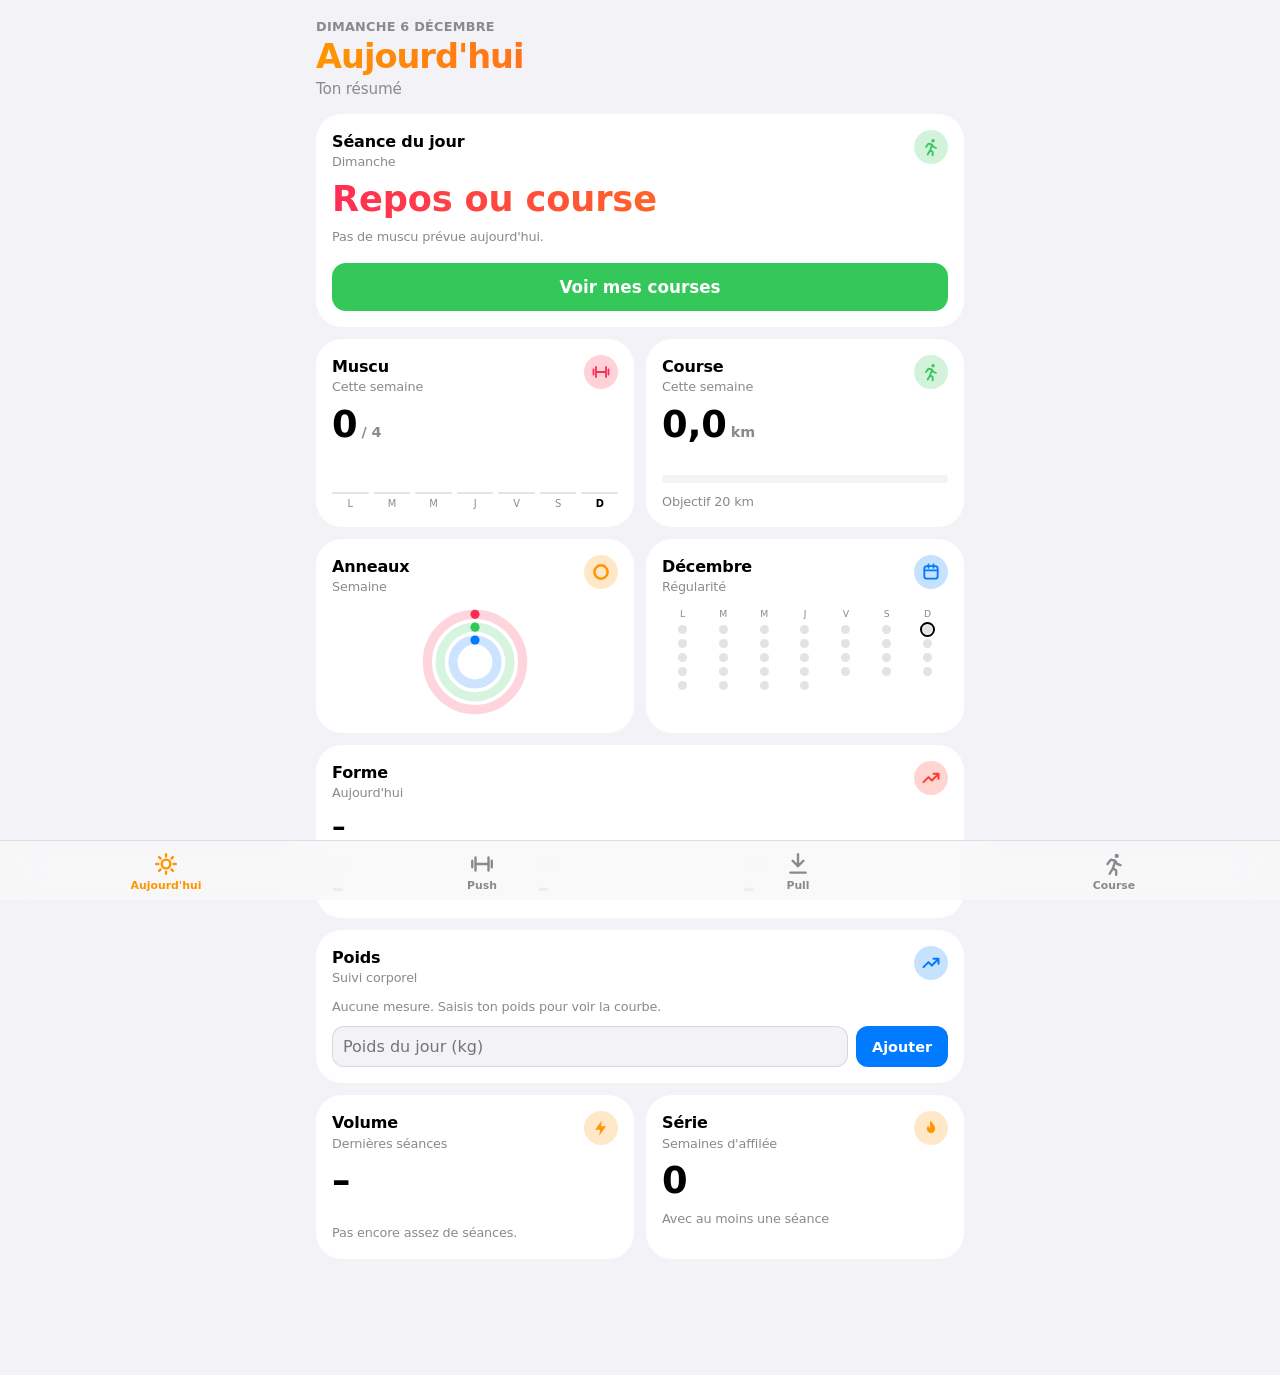
==== commit 4ca8df68: "Ajoute le suivi du poids corporel Co-Authored-By: Claude Sonnet 5.5 <noreply@anthropic.com> Claude-S" ====
--- a/carnet-muscu/index.html
+++ b/carnet-muscu/index.html
@@ -113,7 +113,8 @@
   <section id="today-view" hidden></section>
 
   <div id="gym-view" class="gym">
-  <div class="progress"><span id="count"></span><button class="btn" id="reset" type="button">Remettre les séries à zéro</button></div>
+  <div class="wg" id="gsum"></div>
+  <div class="progress"><span id="count" hidden></span><button class="btn" id="reset" type="button">Remettre les séries à zéro</button></div>
 
   <ul class="list" id="list"></ul>
   <div id="prog" hidden></div>
@@ -192,7 +193,7 @@
 
 /* ---------- stockage local ---------- */
 const KEY = "carnet-pp-app-v1";
-let st = {tab:null, done:{}, feel:{}, loads:null, reps:{}, log:[], prog:{}, ovr:{}, custom:{}};
+let st = {tab:null, done:{}, feel:{}, loads:null, reps:{}, log:[], prog:{}, ovr:{}, custom:{}, weights:[]};
 try { const v = JSON.parse(localStorage.getItem(KEY)); if (v) st = Object.assign(st, v); } catch (e) {}
 if (!st.loads) st.loads = JSON.parse(JSON.stringify(DEFAULT_LOADS));
 for (const k in DEFAULT_LOADS) if (!st.loads[k]) st.loads[k] = {...DEFAULT_LOADS[k]};
@@ -293,7 +294,11 @@
       </div>`;
     list.appendChild(li);
   });
-  { const v = liveVol(); document.getElementById("count").textContent = `${ok} / ${tot} séries faites` + (v ? ` · ${nf(v)} kg soulevés` : ""); }
+  { const v = liveVol(), lv = lastVol(st.tab), L = 2 * Math.PI * 30, q = tot ? ok / tot : 0;
+    document.getElementById("count").textContent = `${ok} / ${tot} séries faites`;
+    document.getElementById("gsum").innerHTML =
+      wd("Séries", st.tab === "push" ? "Séance Push" : "Séance Pull", "dumb", st.tab === "push" ? "var(--pink)" : "var(--blue)", `<div class="wd-row"><svg viewBox="0 0 72 72" class="wd-mini"><circle cx="36" cy="36" r="30" fill="none" stroke="var(--line)" stroke-width="9"/><circle cx="36" cy="36" r="30" fill="none" stroke="${st.tab === "push" ? "var(--pink)" : "var(--blue)"}" stroke-width="9" stroke-linecap="round" stroke-dasharray="${(L * q).toFixed(1)} ${L.toFixed(1)}" transform="rotate(-90 36 36)"/></svg>${wbig(ok, "/ " + tot)}</div>`) +
+      wd("Volume", "Kg soulevés", "bolt", "var(--orange)", wbig(v ? nf(v) : "0", "kg") + `<div class="wd-s">${lv ? "Dernière : " + nf(lv) + " kg" : "Pas encore de séance"}</div>`); }
   if (editing) { const i = document.getElementById("kg-" + editing); if (i) i.focus(); }
 }
 
@@ -415,6 +420,29 @@
   const pts = vals.map((v, i) => [i * W / (vals.length - 1), H - 4 - (v - mn) / sp * (H - 10)]);
   const d = pts.map((q, i) => (i ? "L" : "M") + q[0].toFixed(1) + " " + q[1].toFixed(1)).join(" ");
   return `<svg viewBox="0 0 ${W} ${H}" class="wd-sp"><path d="${d} L${W} ${H} L0 ${H}Z" fill="${color}" fill-opacity=".18"/><path d="${d}" fill="none" stroke="${color}" stroke-width="2.4" stroke-linecap="round" stroke-linejoin="round"/></svg>`;
+}
+const dk2 = d => `${d.getFullYear()}-${String(d.getMonth() + 1).padStart(2, "0")}-${String(d.getDate()).padStart(2, "0")}`;
+function weightSeries(R){
+  const m = {};
+  Object.keys(R.well || {}).forEach(k => { const w = R.well[k]; if (w && w.weight) m[k] = w.weight; });
+  (st.weights || []).forEach(x => { m[x.d] = x.kg; });
+  return Object.keys(m).sort().map(d => ({d, kg: m[d]}));
+}
+function weightWidget(R){
+  const ser = weightSeries(R).slice(-90), last = ser[ser.length - 1];
+  const ref = last ? ser.find(x => (new Date(last.d) - new Date(x.d)) <= 30 * 864e5) : null, dl = last && ref && ref !== last ? last.kg - ref.kg : null;
+  return wd("Poids", "Suivi corporel", "trend", "var(--blue)",
+    (last ? `<div class="wd-row">${wbig(fmt(last.kg), "kg")}${dl != null ? `<span class="wd-delta ${dl > 0 ? "up" : "down"}">${dl > 0 ? "+" : "−"}${fmt(Math.abs(dl))} kg · 30 j</span>` : ""}</div>${weightChart(ser)}` : `<div class="wd-s">Aucune mesure. Saisis ton poids pour voir la courbe.</div>`) +
+    `<div class="wd-add"><input id="w-in" type="text" inputmode="decimal" placeholder="Poids du jour (kg)" autocomplete="off"><button type="button" data-wadd>Ajouter</button></div>`, "full");
+}
+function weightChart(ser){
+  const W = 320, H = 96, P = 8, v = ser.map(x => x.kg), mn = Math.min(...v), mx = Math.max(...v), sp = (mx - mn) || 1;
+  const X = i => ser.length === 1 ? W / 2 : P + i * (W - 2 * P) / (ser.length - 1), Y = x => H - 18 - (x - mn) / sp * (H - 34);
+  const d = ser.map((x, i) => (i ? "L" : "M") + X(i).toFixed(1) + " " + Y(x.kg).toFixed(1)).join(" ");
+  const li = ser.length - 1;
+  return `<svg viewBox="0 0 ${W} ${H}" class="wd-wc">${ser.length > 1 ? `<path d="${d} L${X(li)} ${H - 14} L${X(0)} ${H - 14}Z" fill="var(--blue)" fill-opacity=".14"/><path d="${d}" fill="none" stroke="var(--blue)" stroke-width="2.6" stroke-linecap="round" stroke-linejoin="round"/>` : ""}
+    <circle cx="${X(li).toFixed(1)}" cy="${Y(v[li]).toFixed(1)}" r="5" fill="var(--blue)" stroke="var(--surface)" stroke-width="2.5"/>
+    <text x="${P}" y="${H - 2}">${new Date(ser[0].d).toLocaleDateString("fr-FR", {day: "numeric", month: "short"})}</text><text x="${W - P}" y="${H - 2}" text-anchor="end">${new Date(ser[li].d).toLocaleDateString("fr-FR", {day: "numeric", month: "short"})}</text></svg>`;
 }
 function renderToday(){
   const now = new Date(), wd0 = now.getDay(), tab = (wd0 === 1 || wd0 === 4) ? "push" : (wd0 === 2 || wd0 === 5) ? "pull" : null;
@@ -450,13 +478,19 @@
     ${wd("Anneaux", "Semaine", "ring", "var(--orange)", `<svg viewBox="0 0 120 120" class="wd-ring">${ring(52, sessions / 4, "var(--pink)")}${ring(38, kmW / G.km, "var(--green)")}${ring(24, runsW.length / G.n, "var(--blue)")}</svg>`)}
     ${wd(now.toLocaleDateString("fr-FR", {month: "long"}), "Régularité", "cal", "var(--blue)", cal)}
     ${wd("Forme", "Aujourd'hui", "trend", "var(--red)", `<div class="wd-big sm">${fz}</div><div class="wd-trio"><div><span>CTL</span><b>${ctl != null ? Math.round(ctl) : "–"}</b></div><div><span>ATL</span><b>${atl != null ? Math.round(atl) : "–"}</b></div><div><span>TSB</span><b>${form != null ? Math.round(form) : "–"}</b></div></div>`, "full")}
+    ${weightWidget(R)}
     ${wd("Volume", "Dernières séances", "bolt", "var(--orange)", wbig(lastV ? nf(lastV) : "–", lastV ? "kg" : "") + spark(vols, "var(--orange)"))}
     ${wd("Série", "Semaines d'affilée", "flame", "var(--orange)", wbig(streakWeeks(), "") + `<div class="wd-s">avec au moins une séance</div>`)}
     ${sl ? wd("Sommeil", "Dernière nuit", "moon", "var(--indigo)", wbig(sl, "")) : ""}
     ${well && well.rhr ? wd("Cœur au repos", "Garmin", "heart", "var(--red)", wbig(Math.round(well.rhr), "bpm") + (well.hrv ? `<div class="wd-s">HRV ${Math.round(well.hrv)} ms</div>` : "")) : ""}
   </div>`;
 }
-document.getElementById("today-view").addEventListener("click", ev => { const b = ev.target.closest("[data-go]"); if (b) { st.tab = b.dataset.go; save(); render(); window.scrollTo(0, 0); } });
+document.getElementById("today-view").addEventListener("click", ev => {
+  if (ev.target.closest("[data-wadd]")) {
+    const v = parseFloat(document.getElementById("w-in").value.replace(",", "."));
+    if (v > 20 && v < 300) { const d = dk2(new Date()); st.weights = (st.weights || []).filter(x => x.d !== d); st.weights.push({d, kg: Math.round(v * 10) / 10}); save(); renderToday(); }
+    return;
+  } const b = ev.target.closest("[data-go]"); if (b) { st.tab = b.dataset.go; save(); render(); window.scrollTo(0, 0); } });
 
 /* ---------- journal ---------- */
 const jr = document.getElementById("journal");
--- a/carnet-muscu/apple.css
+++ b/carnet-muscu/apple.css
@@ -249,3 +249,21 @@
 
 .wd-map{position:relative}
 .wd-pill{position:absolute;left:10px;bottom:34px;background:rgba(28,28,30,.82);color:#fff;font:600 .75rem var(--body);padding:5px 10px;border-radius:12px}
+
+/* widgets : gym et course */
+.card,.ex,.runitem{border-radius:26px!important}
+.ex{padding:16px}
+.wd-row{display:flex;align-items:center;gap:12px}
+.wd-mini{width:56px;height:56px;flex-shrink:0}
+#gsum{margin-bottom:2px}
+#gsum .wd{min-height:0}
+#run-view .wg{display:grid}
+.progress{display:flex;justify-content:center}
+
+.wd-delta{font-size:.8rem;font-weight:600;padding:4px 10px;border-radius:12px;background:var(--bg)}
+.wd-delta.up{color:var(--orange)}.wd-delta.down{color:var(--green)}
+.wd-wc{width:100%;height:auto}
+.wd-wc text{font:10px var(--mono);fill:var(--muted)}
+.wd-add{display:flex;gap:8px}
+.wd-add input{flex:1;min-width:0;font:500 16px var(--body);color:var(--ink);background:var(--bg);border:1px solid var(--line);border-radius:12px;padding:10px}
+.wd-add button{font:700 .9rem var(--body);color:#fff;background:var(--blue);border:0;border-radius:12px;padding:0 16px;cursor:pointer}
